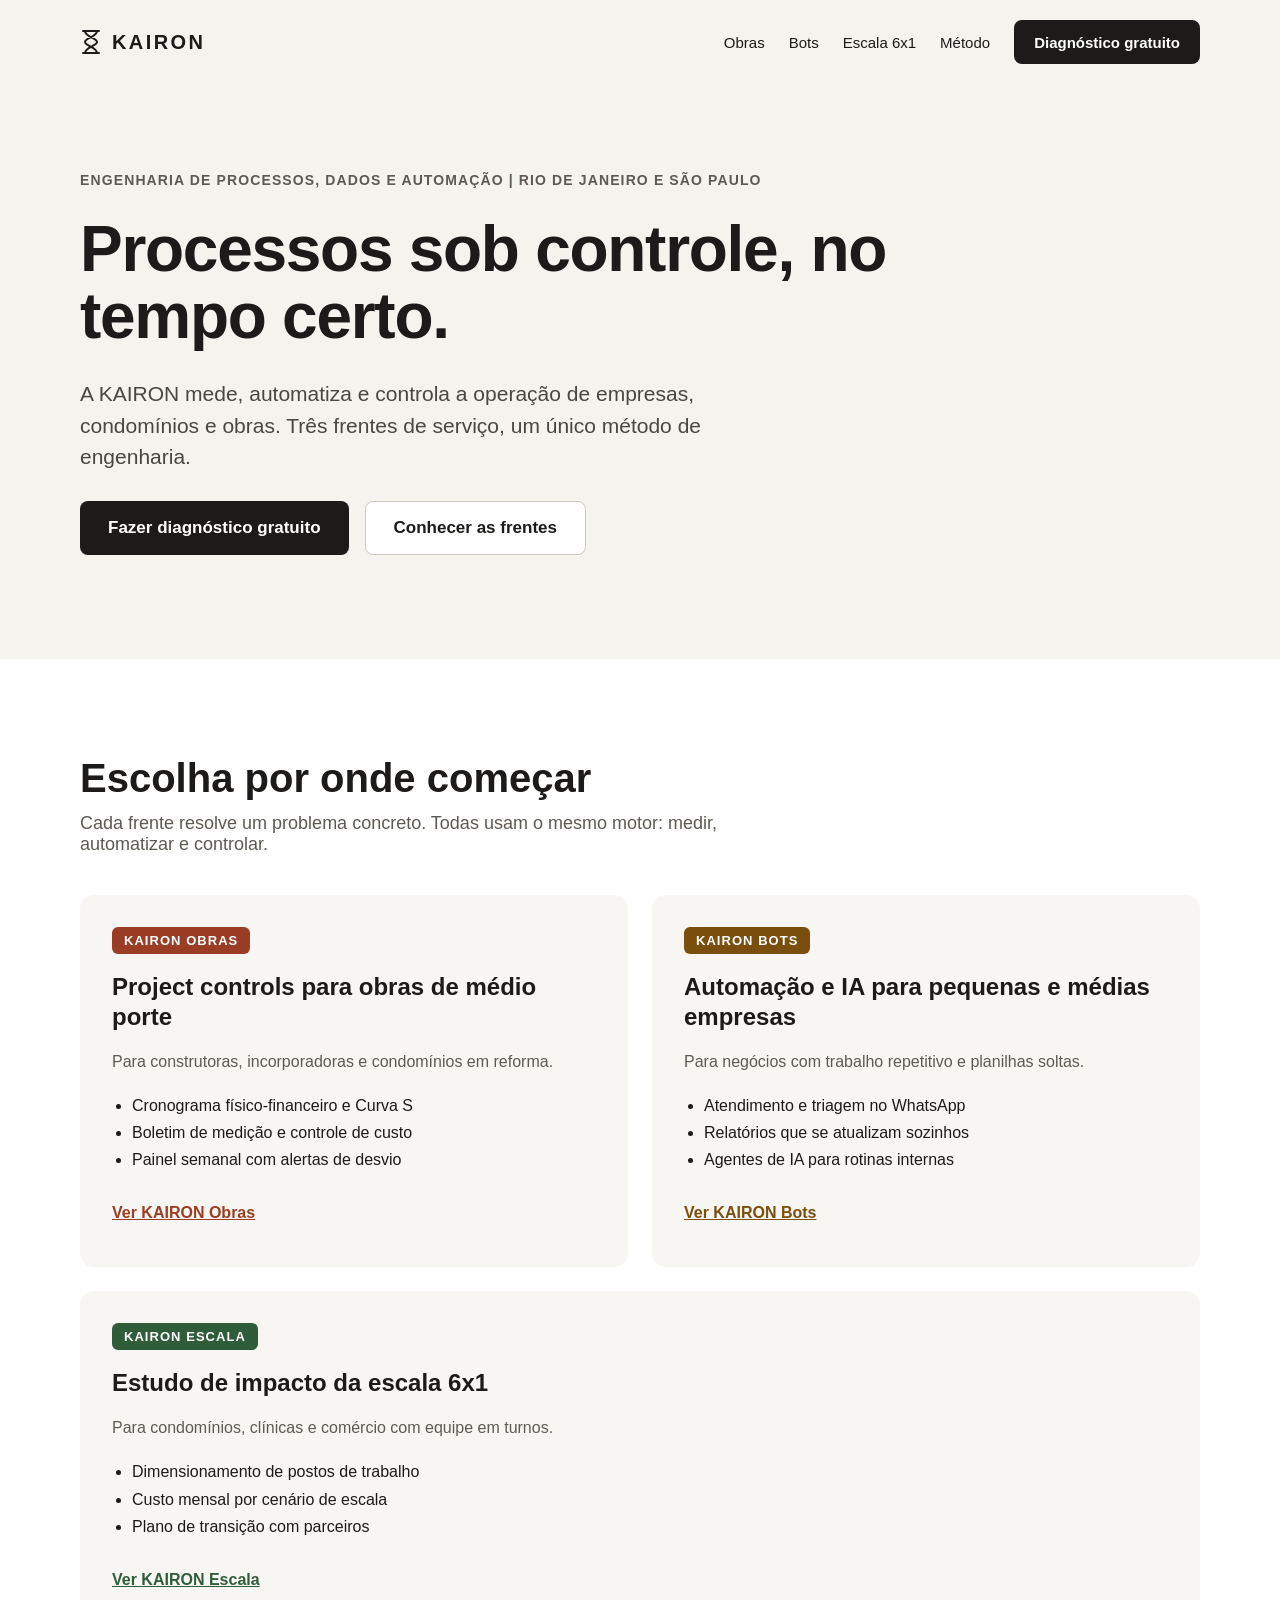
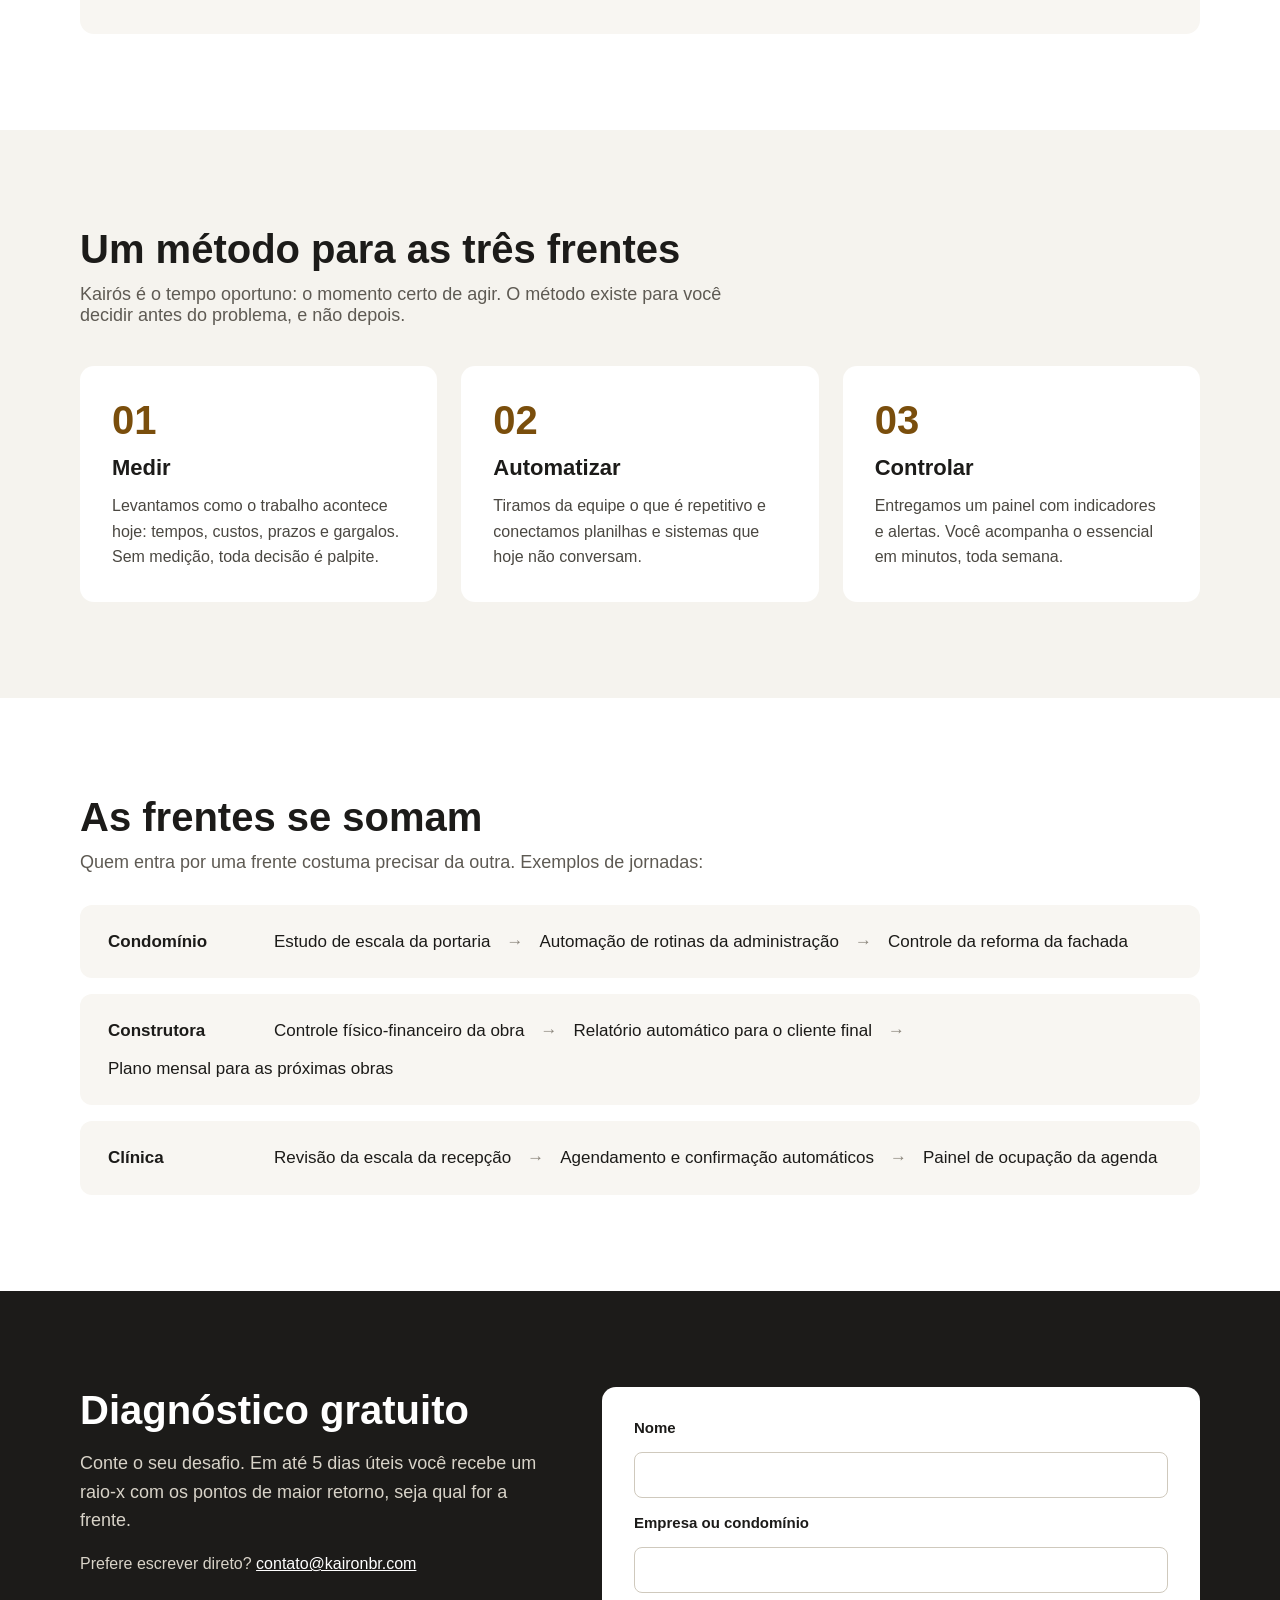
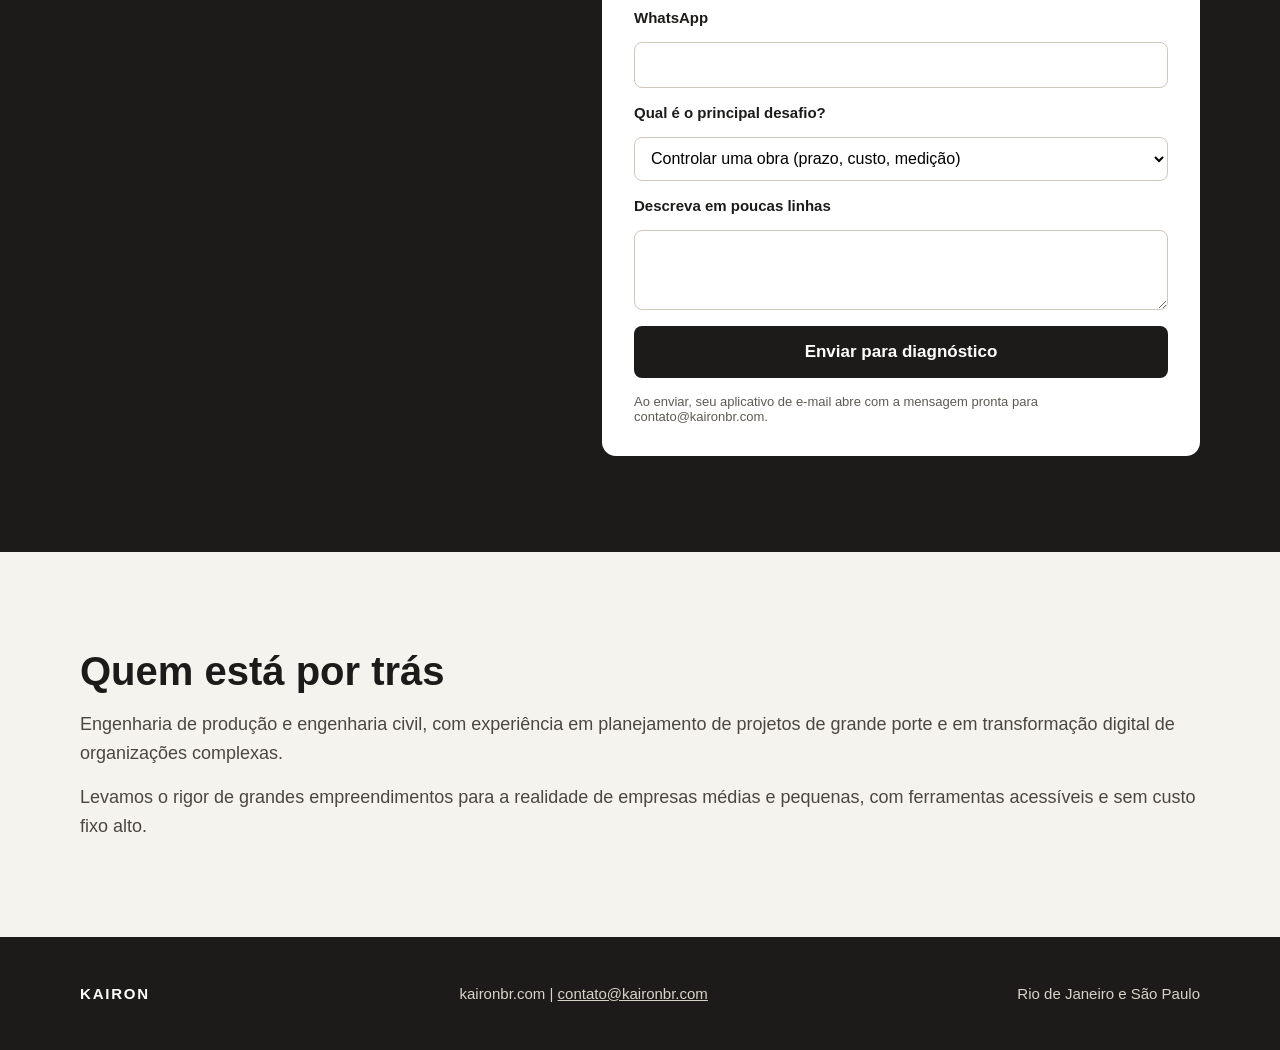
==== index.html @ 7e386ee3 "Create initial index.html for KAIRON website Initial HTML structure for KAIRON website including hea" ====
<!doctype html>
<html lang="pt-BR">
<head>
<meta charset="utf-8">
<meta http-equiv="Content-Security-Policy" content="default-src 'none'; style-src 'unsafe-inline' https://fonts.googleapis.com; font-src https://fonts.gstatic.com; img-src 'self' data:; script-src 'sha256-cZGF45HKuSlcggwH7pNB7+nk9ajfGoz/izY+N9eb/mg='; connect-src 'none'; form-action 'none'; base-uri 'none'; object-src 'none'; upgrade-insecure-requests">
<meta name="referrer" content="strict-origin-when-cross-origin">
<meta name="viewport" content="width=device-width, initial-scale=1">
<title>KAIRON | Processos sob controle</title>
<meta name="description" content="KAIRON: engenharia de processos, dados e automação. Controle de obras, automação com IA e estudo de escala de trabalho no Rio de Janeiro.">
<link rel="icon" href="data:image/svg+xml,%3Csvg xmlns=%22http://www.w3.org/2000/svg%22 viewBox=%220 0 22 26%22%3E%3Cpath d=%22M3 2h16M3 24h16M5 2c0 6 12 7 12 11s-12 5-12 11M17 2c0 6-12 7-12 11s12 5 12 11%22 fill=%22none%22 stroke=%22%231C1B19%22 stroke-width=%222%22 stroke-linecap=%22round%22/%3E%3C/svg%3E">
<link rel="preconnect" href="https://fonts.googleapis.com">
<link href="https://fonts.googleapis.com/css2?family=Inter:wght@400;500;600;700&amp;display=swap" rel="stylesheet">
<style>
body{margin:0;font-family:Aptos,Inter,Arial,sans-serif;color:#1C1B19;background:#F5F3EE}
a{color:#1C1B19}a:hover{color:#5E5A53}
</style>
</head>
<body>
<div style="width: 100%; background: #F5F3EE; font-family: Aptos, Inter, Arial, sans-serif; color: #1C1B19">

<header style="background: #F5F3EE">
<div style="max-width: 1120px; margin: 0 auto; padding: 20px 24px; display: flex; flex-wrap: wrap; align-items: center; justify-content: space-between; gap: 16px">
<a href="index.html" style="display: flex; align-items: center; gap: 10px; text-decoration: none; color: #1C1B19; font-weight: 700; font-size: 20px; letter-spacing: 0.12em"><svg aria-hidden="true" width="22" height="26" viewBox="0 0 22 26" fill="none" stroke="currentColor" stroke-width="2" stroke-linecap="round" stroke-linejoin="round"><path d="M3 2h16M3 24h16M5 2c0 6 12 7 12 11s-12 5-12 11M17 2c0 6-12 7-12 11s12 5 12 11"></path></svg>KAIRON</a>
<nav aria-label="Principal" style="display: flex; flex-wrap: wrap; align-items: center; gap: 8px 24px; font-size: 15px">
<a href="obras.html" style="color: #1C1B19; text-decoration: none; padding: 12px 0">Obras</a>
<a href="bots.html" style="color: #1C1B19; text-decoration: none; padding: 12px 0">Bots</a>
<a href="escala.html" style="color: #1C1B19; text-decoration: none; padding: 12px 0">Escala 6x1</a>
<a href="#metodo" style="color: #1C1B19; text-decoration: none; padding: 12px 0">Método</a>
<a href="#diagnostico" style="display: inline-flex; align-items: center; min-height: 44px; padding: 0 20px; background: #1C1B19; color: #FFFFFF; text-decoration: none; border-radius: 8px; font-weight: 600">Diagnóstico gratuito</a>
</nav>
</div>
</header>

<section style="background: #F5F3EE">
<div style="max-width: 1120px; margin: 0 auto; padding: 88px 24px 104px; display: flex; flex-direction: column; gap: 28px">
<p style="margin: 0; font-size: 14px; font-weight: 600; letter-spacing: 0.08em; text-transform: uppercase; color: #5E5A53">Engenharia de processos, dados e automação | Rio de Janeiro e São Paulo</p>
<h1 style="margin: 0; font-size: 64px; line-height: 1.05; font-weight: 700; letter-spacing: -0.02em; max-width: 860px">Processos sob controle, no tempo certo.</h1>
<p style="margin: 0; font-size: 21px; line-height: 1.5; color: #4A4741; max-width: 720px">A KAIRON mede, automatiza e controla a operação de empresas, condomínios e obras. Três frentes de serviço, um único método de engenharia.</p>
<div style="display: flex; flex-wrap: wrap; gap: 16px">
<a href="#diagnostico" style="display: inline-flex; align-items: center; min-height: 52px; padding: 0 28px; background: #1C1B19; color: #FFFFFF; text-decoration: none; border-radius: 8px; font-weight: 600; font-size: 17px">Fazer diagnóstico gratuito</a>
<a href="#frentes" style="display: inline-flex; align-items: center; min-height: 52px; padding: 0 28px; background: #FFFFFF; color: #1C1B19; text-decoration: none; border-radius: 8px; font-weight: 600; font-size: 17px; border: 1px solid #CFC9BD">Conhecer as frentes</a>
</div>
</div>
</section>

<section id="frentes" style="background: #FFFFFF">
<div style="max-width: 1120px; margin: 0 auto; padding: 96px 24px; display: flex; flex-direction: column; gap: 40px">
<div style="display: flex; flex-direction: column; gap: 12px">
<h2 style="margin: 0; font-size: 40px; line-height: 1.15; font-weight: 700">Escolha por onde começar</h2>
<p style="margin: 0; font-size: 18px; color: #5E5A53; max-width: 680px">Cada frente resolve um problema concreto. Todas usam o mesmo motor: medir, automatizar e controlar.</p>
</div>
<div style="display: flex; flex-wrap: wrap; gap: 24px">

<div style="flex: 1 1 300px; display: flex; flex-direction: column; gap: 18px; background: #F8F6F2; border-radius: 14px; padding: 32px">
<span style="align-self: flex-start; font-size: 13px; font-weight: 700; letter-spacing: 0.08em; text-transform: uppercase; color: #FFFFFF; background: #9A3D24; padding: 6px 12px; border-radius: 6px">KAIRON Obras</span>
<h3 style="margin: 0; font-size: 24px; line-height: 1.25">Project controls para obras de médio porte</h3>
<p style="margin: 0; font-size: 16px; line-height: 1.5; color: #5E5A53">Para construtoras, incorporadoras e condomínios em reforma.</p>
<ul style="margin: 0; padding-left: 20px; font-size: 16px; line-height: 1.7">
<li>Cronograma físico-financeiro e Curva S</li>
<li>Boletim de medição e controle de custo</li>
<li>Painel semanal com alertas de desvio</li>
</ul>
<a href="obras.html" style="margin-top: auto; display: inline-flex; align-items: center; min-height: 44px; font-weight: 600; color: #9A3D24; text-decoration: underline">Ver KAIRON Obras</a>
</div>

<div style="flex: 1 1 300px; display: flex; flex-direction: column; gap: 18px; background: #F8F6F2; border-radius: 14px; padding: 32px">
<span style="align-self: flex-start; font-size: 13px; font-weight: 700; letter-spacing: 0.08em; text-transform: uppercase; color: #FFFFFF; background: #7A4E0C; padding: 6px 12px; border-radius: 6px">KAIRON Bots</span>
<h3 style="margin: 0; font-size: 24px; line-height: 1.25">Automação e IA para pequenas e médias empresas</h3>
<p style="margin: 0; font-size: 16px; line-height: 1.5; color: #5E5A53">Para negócios com trabalho repetitivo e planilhas soltas.</p>
<ul style="margin: 0; padding-left: 20px; font-size: 16px; line-height: 1.7">
<li>Atendimento e triagem no WhatsApp</li>
<li>Relatórios que se atualizam sozinhos</li>
<li>Agentes de IA para rotinas internas</li>
</ul>
<a href="bots.html" style="margin-top: auto; display: inline-flex; align-items: center; min-height: 44px; font-weight: 600; color: #7A4E0C; text-decoration: underline">Ver KAIRON Bots</a>
</div>

<div style="flex: 1 1 300px; display: flex; flex-direction: column; gap: 18px; background: #F8F6F2; border-radius: 14px; padding: 32px">
<span style="align-self: flex-start; font-size: 13px; font-weight: 700; letter-spacing: 0.08em; text-transform: uppercase; color: #FFFFFF; background: #2F5D3A; padding: 6px 12px; border-radius: 6px">KAIRON Escala</span>
<h3 style="margin: 0; font-size: 24px; line-height: 1.25">Estudo de impacto da escala 6x1</h3>
<p style="margin: 0; font-size: 16px; line-height: 1.5; color: #5E5A53">Para condomínios, clínicas e comércio com equipe em turnos.</p>
<ul style="margin: 0; padding-left: 20px; font-size: 16px; line-height: 1.7">
<li>Dimensionamento de postos de trabalho</li>
<li>Custo mensal por cenário de escala</li>
<li>Plano de transição com parceiros</li>
</ul>
<a href="escala.html" style="margin-top: auto; display: inline-flex; align-items: center; min-height: 44px; font-weight: 600; color: #2F5D3A; text-decoration: underline">Ver KAIRON Escala</a>
</div>

</div>
</div>
</section>

<section id="metodo" style="background: #F5F3EE">
<div style="max-width: 1120px; margin: 0 auto; padding: 96px 24px; display: flex; flex-direction: column; gap: 40px">
<div style="display: flex; flex-direction: column; gap: 12px">
<h2 style="margin: 0; font-size: 40px; line-height: 1.15; font-weight: 700">Um método para as três frentes</h2>
<p style="margin: 0; font-size: 18px; color: #5E5A53; max-width: 680px">Kairós é o tempo oportuno: o momento certo de agir. O método existe para você decidir antes do problema, e não depois.</p>
</div>
<div style="display: flex; flex-wrap: wrap; gap: 24px">
<div style="flex: 1 1 280px; display: flex; flex-direction: column; gap: 12px; background: #FFFFFF; border-radius: 14px; padding: 32px">
<span style="font-size: 40px; font-weight: 700; color: #7A4E0C">01</span>
<h3 style="margin: 0; font-size: 22px">Medir</h3>
<p style="margin: 0; font-size: 16px; line-height: 1.6; color: #4A4741">Levantamos como o trabalho acontece hoje: tempos, custos, prazos e gargalos. Sem medição, toda decisão é palpite.</p>
</div>
<div style="flex: 1 1 280px; display: flex; flex-direction: column; gap: 12px; background: #FFFFFF; border-radius: 14px; padding: 32px">
<span style="font-size: 40px; font-weight: 700; color: #7A4E0C">02</span>
<h3 style="margin: 0; font-size: 22px">Automatizar</h3>
<p style="margin: 0; font-size: 16px; line-height: 1.6; color: #4A4741">Tiramos da equipe o que é repetitivo e conectamos planilhas e sistemas que hoje não conversam.</p>
</div>
<div style="flex: 1 1 280px; display: flex; flex-direction: column; gap: 12px; background: #FFFFFF; border-radius: 14px; padding: 32px">
<span style="font-size: 40px; font-weight: 700; color: #7A4E0C">03</span>
<h3 style="margin: 0; font-size: 22px">Controlar</h3>
<p style="margin: 0; font-size: 16px; line-height: 1.6; color: #4A4741">Entregamos um painel com indicadores e alertas. Você acompanha o essencial em minutos, toda semana.</p>
</div>
</div>
</div>
</section>

<section style="background: #FFFFFF">
<div style="max-width: 1120px; margin: 0 auto; padding: 96px 24px; display: flex; flex-direction: column; gap: 32px">
<div style="display: flex; flex-direction: column; gap: 12px">
<h2 style="margin: 0; font-size: 40px; line-height: 1.15; font-weight: 700">As frentes se somam</h2>
<p style="margin: 0; font-size: 18px; color: #5E5A53; max-width: 680px">Quem entra por uma frente costuma precisar da outra. Exemplos de jornadas:</p>
</div>
<div style="display: flex; flex-direction: column; gap: 16px">
<div style="display: flex; flex-wrap: wrap; align-items: center; gap: 12px 16px; background: #F8F6F2; border-radius: 12px; padding: 24px 28px; font-size: 17px; line-height: 1.5">
<b style="min-width: 150px">Condomínio</b><span>Estudo de escala da portaria</span><span aria-hidden="true" style="color: #8A857B">→</span><span>Automação de rotinas da administração</span><span aria-hidden="true" style="color: #8A857B">→</span><span>Controle da reforma da fachada</span>
</div>
<div style="display: flex; flex-wrap: wrap; align-items: center; gap: 12px 16px; background: #F8F6F2; border-radius: 12px; padding: 24px 28px; font-size: 17px; line-height: 1.5">
<b style="min-width: 150px">Construtora</b><span>Controle físico-financeiro da obra</span><span aria-hidden="true" style="color: #8A857B">→</span><span>Relatório automático para o cliente final</span><span aria-hidden="true" style="color: #8A857B">→</span><span>Plano mensal para as próximas obras</span>
</div>
<div style="display: flex; flex-wrap: wrap; align-items: center; gap: 12px 16px; background: #F8F6F2; border-radius: 12px; padding: 24px 28px; font-size: 17px; line-height: 1.5">
<b style="min-width: 150px">Clínica</b><span>Revisão da escala da recepção</span><span aria-hidden="true" style="color: #8A857B">→</span><span>Agendamento e confirmação automáticos</span><span aria-hidden="true" style="color: #8A857B">→</span><span>Painel de ocupação da agenda</span>
</div>
</div>
</div>
</section>

<section id="diagnostico" style="background: #1C1B19; color: #F5F3EE">
<div style="max-width: 1120px; margin: 0 auto; padding: 96px 24px; display: flex; flex-wrap: wrap; gap: 48px">
<div style="flex: 1 1 360px; display: flex; flex-direction: column; gap: 16px">
<h2 style="margin: 0; font-size: 40px; line-height: 1.15; font-weight: 700; color: #FFFFFF">Diagnóstico gratuito</h2>
<p style="margin: 0; font-size: 18px; line-height: 1.6; color: #D8D3C8">Conte o seu desafio. Em até 5 dias úteis você recebe um raio-x com os pontos de maior retorno, seja qual for a frente.</p>
<p style="margin: 0; font-size: 16px; line-height: 1.6; color: #D8D3C8">Prefere escrever direto? <a href="mailto:contato@kaironbr.com" style="color: #FFFFFF">contato@kaironbr.com</a></p>
</div>
<form style="flex: 1 1 420px; display: flex; flex-direction: column; gap: 16px; background: #FFFFFF; color: #1C1B19; border-radius: 14px; padding: 32px">
<label for="nome" style="font-size: 15px; font-weight: 600">Nome</label>
<input id="nome" type="text" style="min-height: 44px; padding: 0 12px; border: 1px solid #CFC9BD; border-radius: 8px; font-size: 16px">
<label for="empresa" style="font-size: 15px; font-weight: 600">Empresa ou condomínio</label>
<input id="empresa" type="text" style="min-height: 44px; padding: 0 12px; border: 1px solid #CFC9BD; border-radius: 8px; font-size: 16px">
<label for="whats" style="font-size: 15px; font-weight: 600">WhatsApp</label>
<input id="whats" type="tel" style="min-height: 44px; padding: 0 12px; border: 1px solid #CFC9BD; border-radius: 8px; font-size: 16px">
<label for="desafio" style="font-size: 15px; font-weight: 600">Qual é o principal desafio?</label>
<select id="desafio" style="min-height: 44px; padding: 0 12px; border: 1px solid #CFC9BD; border-radius: 8px; font-size: 16px; background: #FFFFFF">
<option>Controlar uma obra (prazo, custo, medição)</option>
<option>Automatizar rotinas e relatórios</option>
<option>Rever a escala de trabalho da equipe</option>
<option>Ainda não sei, quero conversar</option>
</select>
<label for="detalhe" style="font-size: 15px; font-weight: 600">Descreva em poucas linhas</label>
<textarea id="detalhe" rows="3" style="padding: 12px; border: 1px solid #CFC9BD; border-radius: 8px; font-size: 16px; font-family: inherit"></textarea>
<button type="button" id="enviar" style="min-height: 52px; background: #1C1B19; color: #FFFFFF; border: none; border-radius: 8px; font-size: 17px; font-weight: 600; cursor: pointer">Enviar para diagnóstico</button>
<p style="margin: 0; font-size: 13px; color: #5E5A53">Ao enviar, seu aplicativo de e-mail abre com a mensagem pronta para contato@kaironbr.com.</p>
</form>
</div>
</section>

<section style="background: #F5F3EE">
<div style="max-width: 1120px; margin: 0 auto; padding: 96px 24px; display: flex; flex-wrap: wrap; gap: 48px; align-items: center">
<div style="flex: 1 1 420px; display: flex; flex-direction: column; gap: 16px">
<h2 style="margin: 0; font-size: 40px; line-height: 1.15; font-weight: 700">Quem está por trás</h2>
<p style="margin: 0; font-size: 18px; line-height: 1.6; color: #4A4741">Engenharia de produção e engenharia civil, com experiência em planejamento de projetos de grande porte e em transformação digital de organizações complexas.</p>
<p style="margin: 0; font-size: 18px; line-height: 1.6; color: #4A4741">Levamos o rigor de grandes empreendimentos para a realidade de empresas médias e pequenas, com ferramentas acessíveis e sem custo fixo alto.</p>
</div>
</div>
</section>

<footer style="background: #1C1B19; color: #D8D3C8">
<div style="max-width: 1120px; margin: 0 auto; padding: 48px 24px; display: flex; flex-wrap: wrap; justify-content: space-between; gap: 24px; font-size: 15px">
<span style="font-weight: 700; letter-spacing: 0.12em; color: #FFFFFF">KAIRON</span>
<span>kaironbr.com | <a href="mailto:contato@kaironbr.com" style="color: #D8D3C8">contato@kaironbr.com</a></span>
<span>Rio de Janeiro e São Paulo</span>
</div>
</footer>

</div>
<script>
document.addEventListener('DOMContentLoaded',function(){var b=document.getElementById('enviar');if(!b)return;b.addEventListener('click',function(){
var v=function(i){var e=document.getElementById(i);return e?e.value:''};
var body='Nome: '+v('nome')+'\nEmpresa ou condomínio: '+v('empresa')+'\nWhatsApp: '+v('whats')+'\nDesafio: '+v('desafio')+'\n\n'+v('detalhe');
location.href='mailto:contato@kaironbr.com?subject='+encodeURIComponent('Diagnóstico gratuito | '+v('empresa'))+'&body='+encodeURIComponent(body);});});
</script>
</body>
</html>
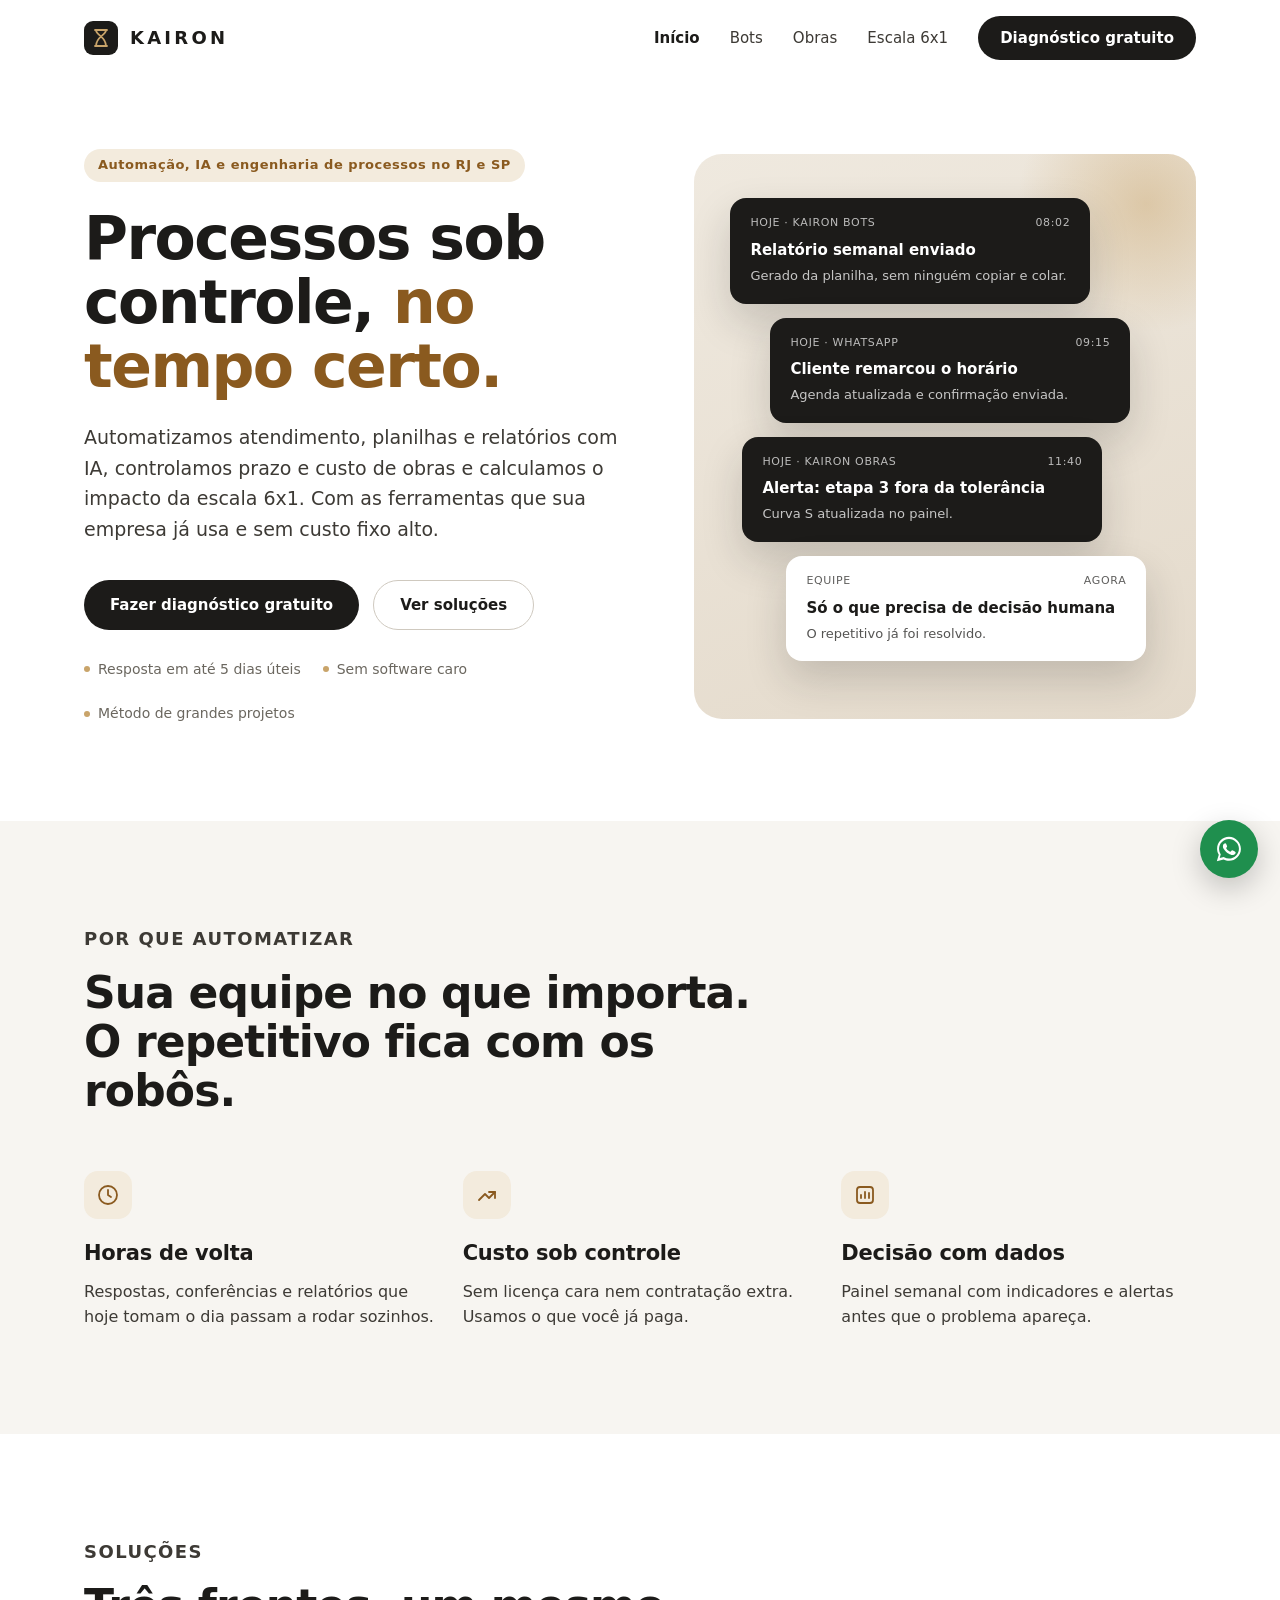
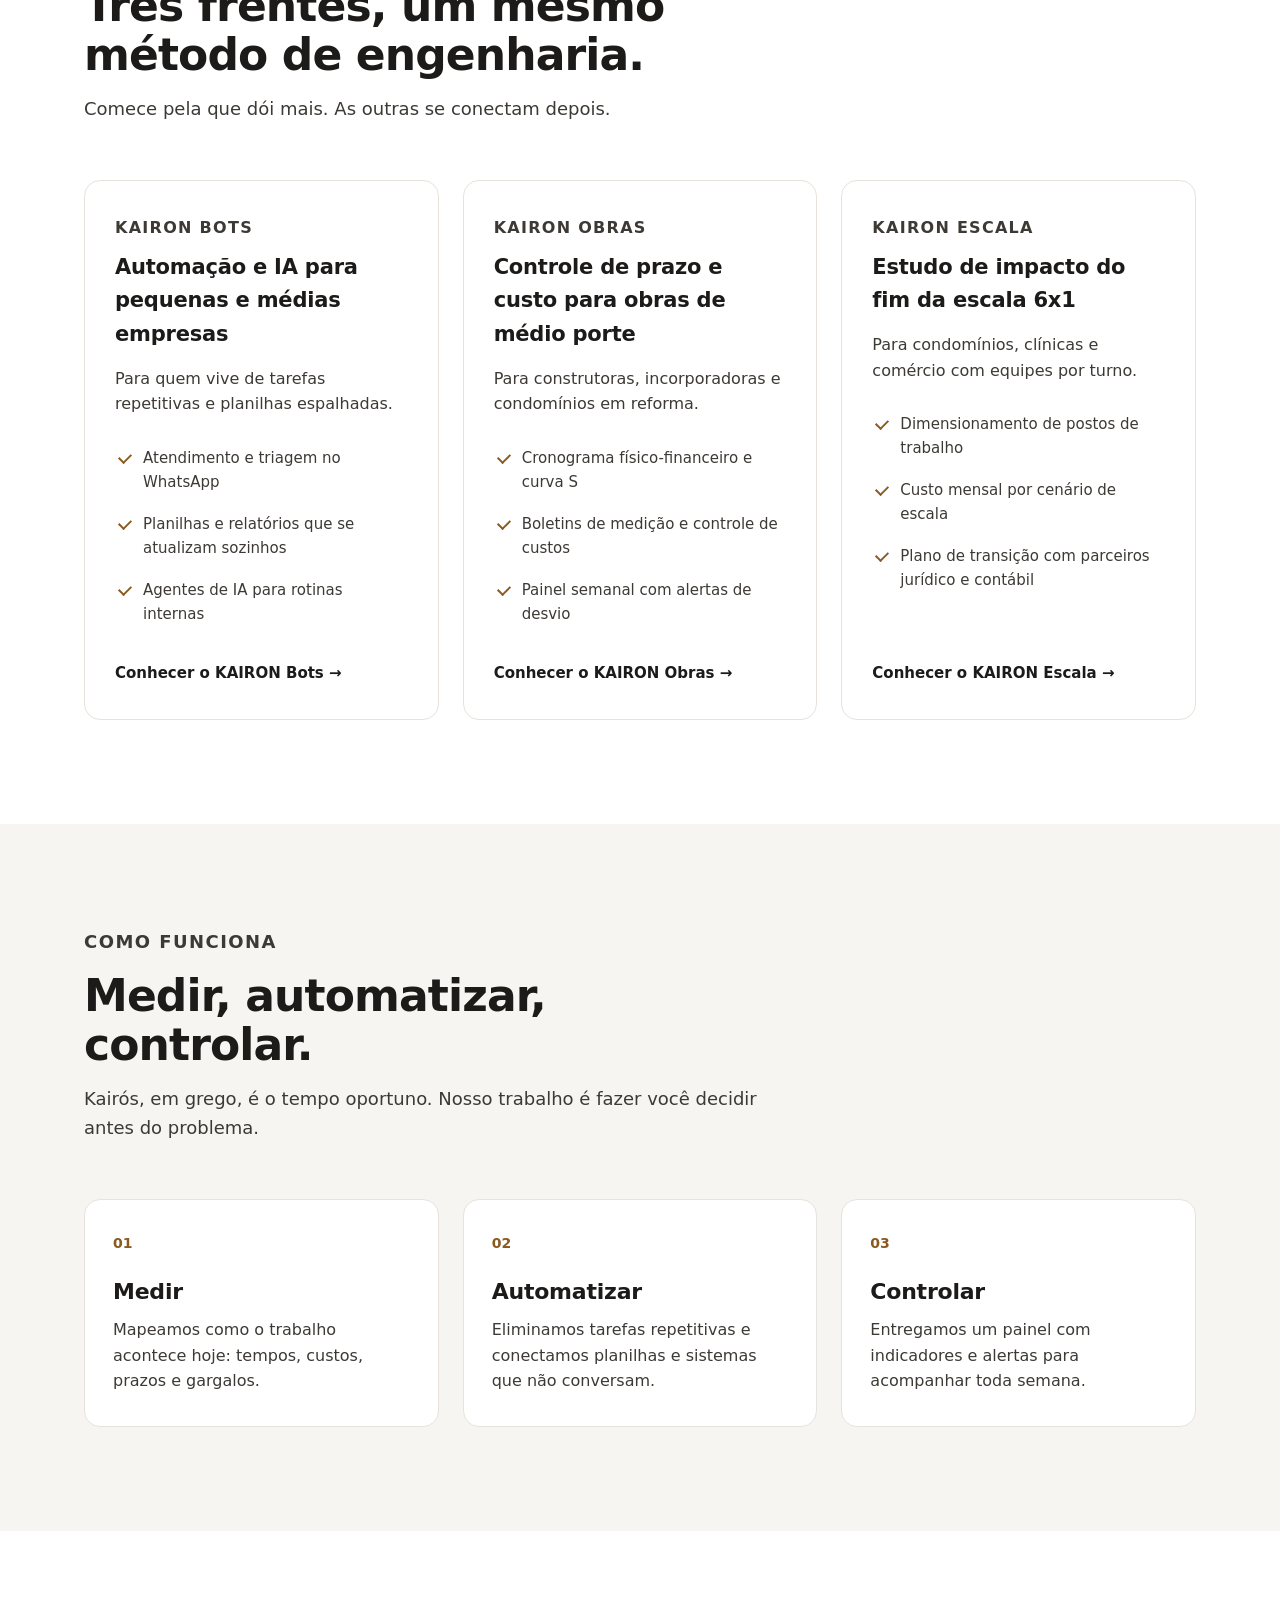
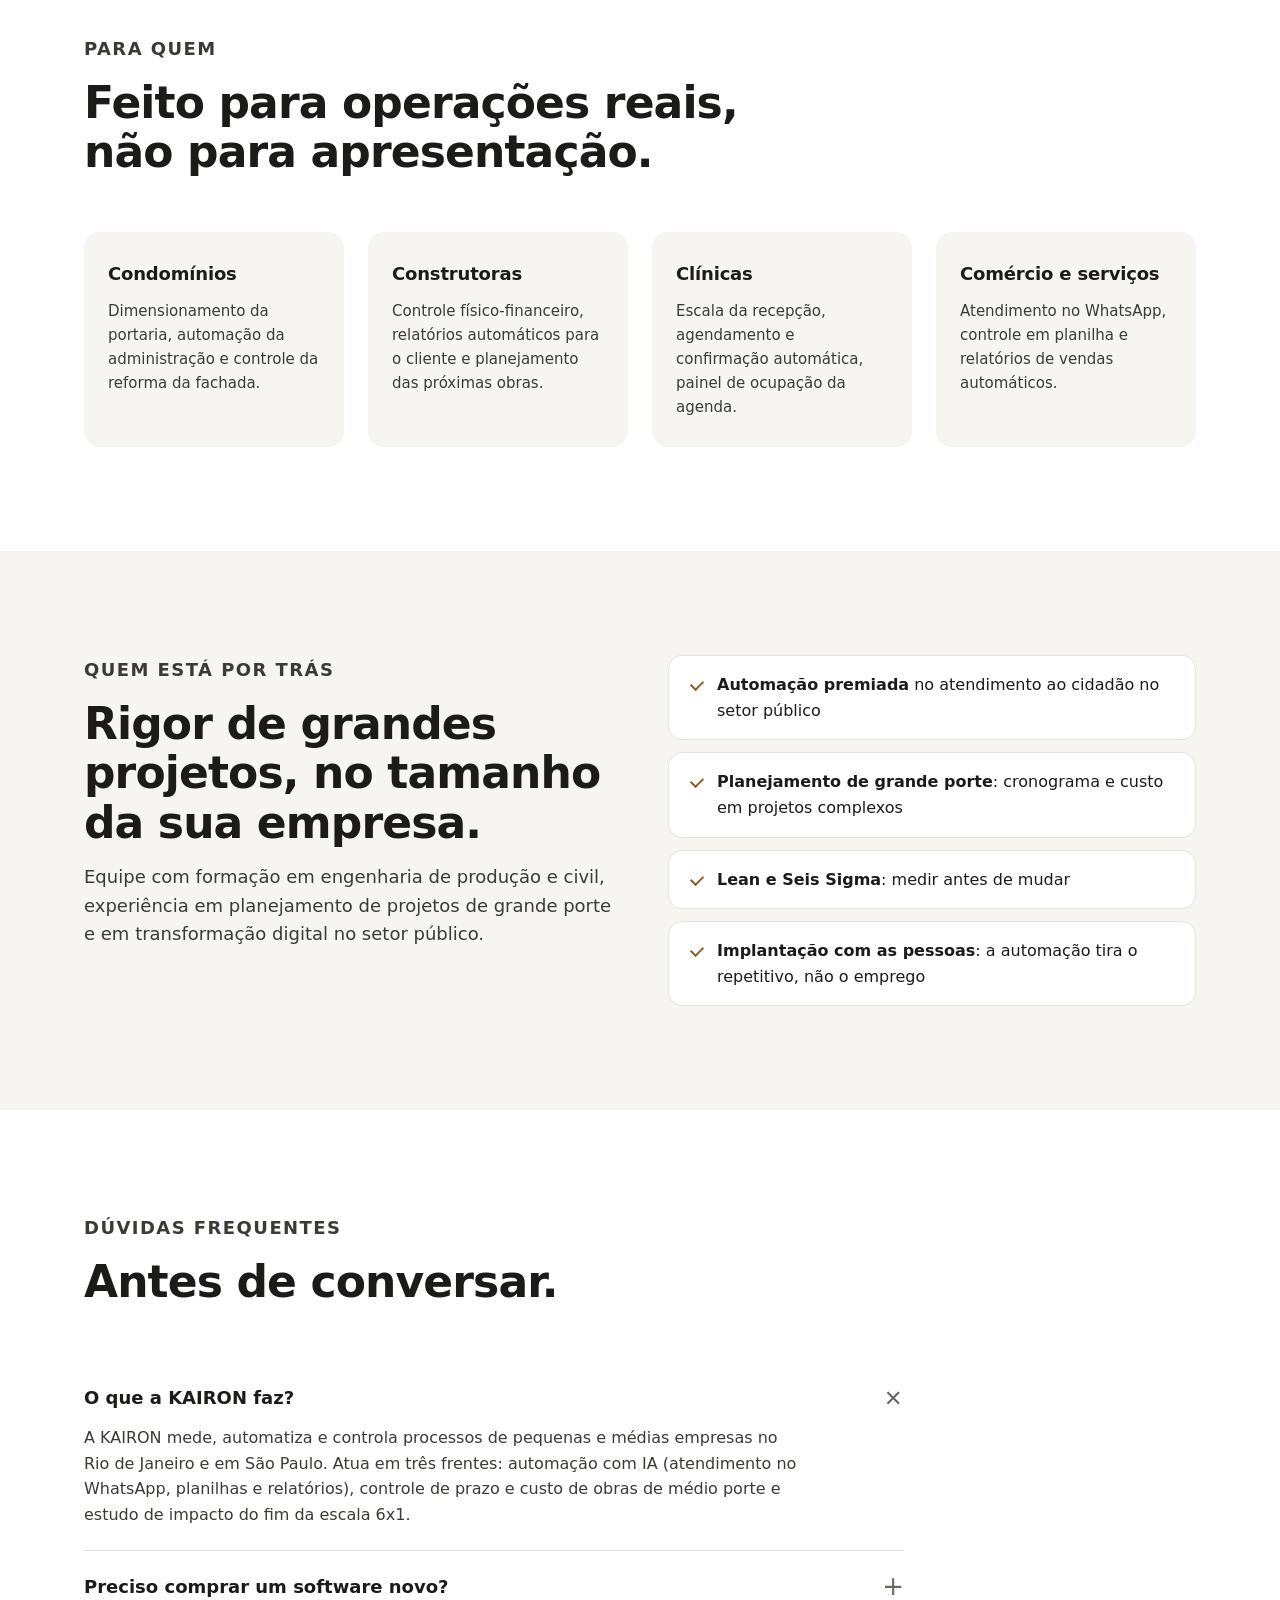
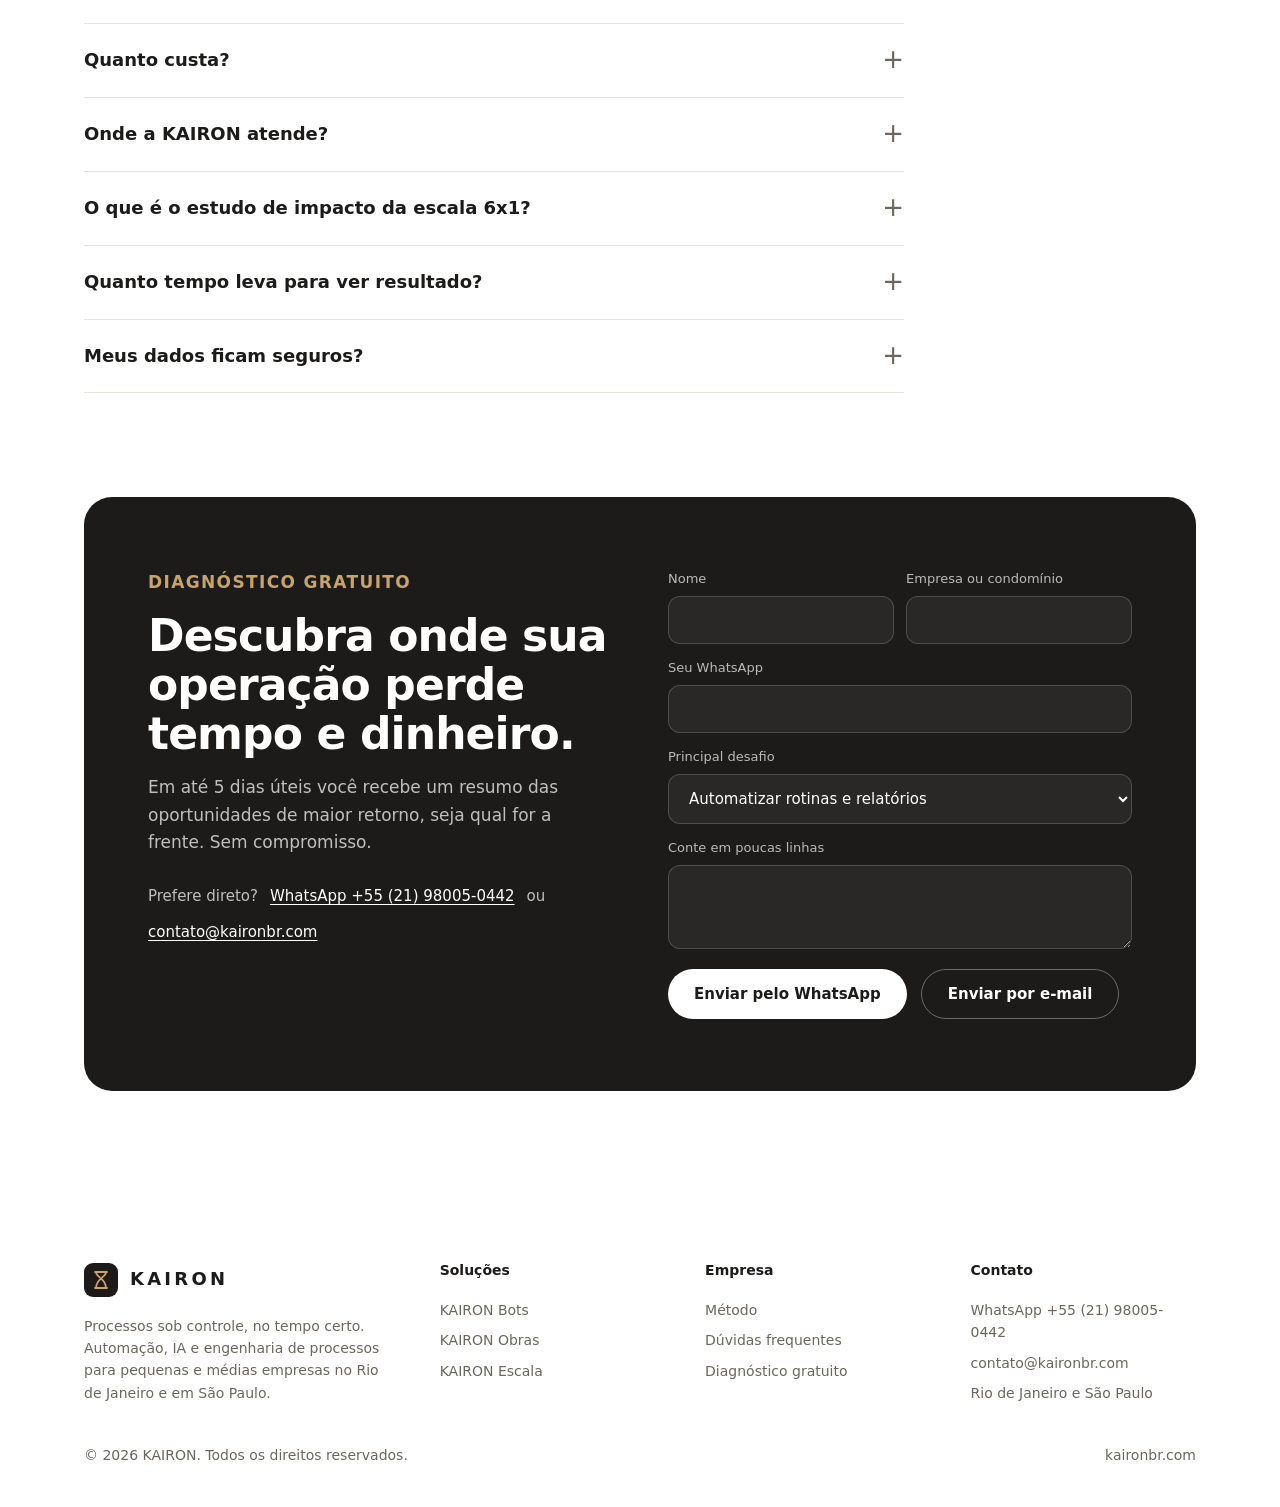
==== commit 9008d1f6: "Novo site KAIRON: visual clean, 4 páginas, WhatsApp, SEO e GEO - Home, Bots, Obras e Escala refeitas" ====
--- a/index.html
+++ b/index.html
@@ -1,195 +1,328 @@
-<!doctype html>
+<!DOCTYPE html>
 <html lang="pt-BR">
 <head>
 <meta charset="utf-8">
-<meta http-equiv="Content-Security-Policy" content="default-src 'none'; style-src 'unsafe-inline' https://fonts.googleapis.com; font-src https://fonts.gstatic.com; img-src 'self' data:; script-src 'sha256-cZGF45HKuSlcggwH7pNB7+nk9ajfGoz/izY+N9eb/mg='; connect-src 'none'; form-action 'none'; base-uri 'none'; object-src 'none'; upgrade-insecure-requests">
+<meta http-equiv="Content-Security-Policy" content="default-src 'none'; style-src 'self' 'unsafe-inline' https://fonts.googleapis.com; font-src https://fonts.gstatic.com; img-src 'self' data:; script-src 'self'; connect-src 'none'; form-action 'none'; base-uri 'none'; object-src 'none'; upgrade-insecure-requests">
 <meta name="referrer" content="strict-origin-when-cross-origin">
 <meta name="viewport" content="width=device-width, initial-scale=1">
-<title>KAIRON | Processos sob controle</title>
-<meta name="description" content="KAIRON: engenharia de processos, dados e automação. Controle de obras, automação com IA e estudo de escala de trabalho no Rio de Janeiro.">
-<link rel="icon" href="data:image/svg+xml,%3Csvg xmlns=%22http://www.w3.org/2000/svg%22 viewBox=%220 0 22 26%22%3E%3Cpath d=%22M3 2h16M3 24h16M5 2c0 6 12 7 12 11s-12 5-12 11M17 2c0 6-12 7-12 11s12 5 12 11%22 fill=%22none%22 stroke=%22%231C1B19%22 stroke-width=%222%22 stroke-linecap=%22round%22/%3E%3C/svg%3E">
+<title>KAIRON | Automação de processos, IA e controle de obras no RJ e SP</title>
+<meta name="description" content="A KAIRON automatiza atendimento, planilhas e relatórios com IA, controla prazo e custo de obras e calcula o impacto da escala 6x1. Rio de Janeiro e São Paulo. Diagnóstico gratuito.">
+<link rel="canonical" href="https://kaironbr.com/">
+<meta name="robots" content="index, follow, max-snippet:-1, max-image-preview:large">
+<meta property="og:type" content="website">
+<meta property="og:locale" content="pt_BR">
+<meta property="og:site_name" content="KAIRON">
+<meta property="og:title" content="KAIRON | Automação de processos, IA e controle de obras no RJ e SP">
+<meta property="og:description" content="A KAIRON automatiza atendimento, planilhas e relatórios com IA, controla prazo e custo de obras e calcula o impacto da escala 6x1. Rio de Janeiro e São Paulo. Diagnóstico gratuito.">
+<meta property="og:url" content="https://kaironbr.com/">
+<meta name="theme-color" content="#1C1B19">
+<link rel="icon" href="/assets/favicon.svg" type="image/svg+xml">
 <link rel="preconnect" href="https://fonts.googleapis.com">
-<link href="https://fonts.googleapis.com/css2?family=Inter:wght@400;500;600;700&amp;display=swap" rel="stylesheet">
-<style>
-body{margin:0;font-family:Aptos,Inter,Arial,sans-serif;color:#1C1B19;background:#F5F3EE}
-a{color:#1C1B19}a:hover{color:#5E5A53}
-</style>
+<link rel="preconnect" href="https://fonts.gstatic.com" crossorigin>
+<link rel="stylesheet" href="https://fonts.googleapis.com/css2?family=Inter:wght@400;500;600;700&display=swap">
+<link rel="stylesheet" href="/assets/site.css">
+<script type="application/ld+json">
+{
+ "@context": "https://schema.org",
+ "@graph": [
+  {
+   "@type": "Organization",
+   "@id": "https://kaironbr.com/#org",
+   "name": "KAIRON",
+   "alternateName": [
+    "KAIRON Bots",
+    "KAIRON Obras",
+    "KAIRON Escala",
+    "Kairon Automação"
+   ],
+   "url": "https://kaironbr.com/",
+   "email": "contato@kaironbr.com",
+   "telephone": "+5521980050442",
+   "slogan": "Processos sob controle, no tempo certo.",
+   "description": "Empresa de engenharia de processos, automação com inteligência artificial e controle de obras para pequenas e médias empresas, condomínios, construtoras e clínicas no Rio de Janeiro e em São Paulo.",
+   "knowsAbout": [
+    "automação de processos",
+    "inteligência artificial para pequenas empresas",
+    "chatbot de WhatsApp",
+    "automação de planilhas e relatórios",
+    "Power Automate",
+    "Power BI",
+    "Python",
+    "RPA",
+    "project controls",
+    "cronograma físico-financeiro",
+    "curva S",
+    "medição de obras",
+    "escala 6x1",
+    "dimensionamento de equipes",
+    "Lean",
+    "Seis Sigma"
+   ],
+   "areaServed": [
+    {
+     "@type": "City",
+     "name": "Rio de Janeiro"
+    },
+    {
+     "@type": "City",
+     "name": "São Paulo"
+    },
+    {
+     "@type": "Country",
+     "name": "Brasil"
+    }
+   ],
+   "contactPoint": {
+    "@type": "ContactPoint",
+    "contactType": "sales",
+    "telephone": "+5521980050442",
+    "email": "contato@kaironbr.com",
+    "availableLanguage": "pt-BR"
+   }
+  },
+  {
+   "@type": "WebPage",
+   "@id": "https://kaironbr.com/#page",
+   "url": "https://kaironbr.com/",
+   "name": "KAIRON | Automação de processos, IA e controle de obras no RJ e SP",
+   "description": "A KAIRON automatiza atendimento, planilhas e relatórios com IA, controla prazo e custo de obras e calcula o impacto da escala 6x1. Rio de Janeiro e São Paulo. Diagnóstico gratuito.",
+   "inLanguage": "pt-BR",
+   "isPartOf": {
+    "@id": "https://kaironbr.com/#site"
+   },
+   "about": {
+    "@id": "https://kaironbr.com/#org"
+   },
+   "dateModified": "2026-11-23"
+  },
+  {
+   "@type": "WebSite",
+   "@id": "https://kaironbr.com/#site",
+   "url": "https://kaironbr.com/",
+   "name": "KAIRON",
+   "inLanguage": "pt-BR",
+   "publisher": {
+    "@id": "https://kaironbr.com/#org"
+   }
+  },
+  {
+   "@type": "BreadcrumbList",
+   "itemListElement": [
+    {
+     "@type": "ListItem",
+     "position": 1,
+     "name": "Início",
+     "item": "https://kaironbr.com/"
+    }
+   ]
+  },
+  {
+   "@type": "FAQPage",
+   "mainEntity": [
+    {
+     "@type": "Question",
+     "name": "O que a KAIRON faz?",
+     "acceptedAnswer": {
+      "@type": "Answer",
+      "text": "A KAIRON mede, automatiza e controla processos de pequenas e médias empresas no Rio de Janeiro e em São Paulo. Atua em três frentes: automação com IA (atendimento no WhatsApp, planilhas e relatórios), controle de prazo e custo de obras de médio porte e estudo de impacto do fim da escala 6x1."
+     }
+    },
+    {
+     "@type": "Question",
+     "name": "Preciso comprar um software novo?",
+     "acceptedAnswer": {
+      "@type": "Answer",
+      "text": "Não. A KAIRON trabalha com as ferramentas que a empresa já usa, como WhatsApp, Excel, Google Planilhas, Microsoft 365, Power BI e e-mail. O objetivo é automatizar sem custo fixo alto."
+     }
+    },
+    {
+     "@type": "Question",
+     "name": "Quanto custa?",
+     "acceptedAnswer": {
+      "@type": "Answer",
+      "text": "Depende do escopo. O primeiro passo é um diagnóstico gratuito. Depois a KAIRON envia uma proposta com preço fechado, prazo e o ganho estimado em horas ou em reais."
+     }
+    },
+    {
+     "@type": "Question",
+     "name": "Onde a KAIRON atende?",
+     "acceptedAnswer": {
+      "@type": "Answer",
+      "text": "Rio de Janeiro e São Paulo, presencial ou remoto. Projetos de automação podem ser feitos 100% online para empresas de todo o Brasil."
+     }
+    },
+    {
+     "@type": "Question",
+     "name": "O que é o estudo de impacto da escala 6x1?",
+     "acceptedAnswer": {
+      "@type": "Answer",
+      "text": "É uma análise que calcula quantas pessoas a operação precisa em cada cenário de escala (6x1, 5x2, 12x36), o custo mensal de cada cenário e um plano de transição. Atende condomínios, clínicas e comércio com equipes por turno."
+     }
+    },
+    {
+     "@type": "Question",
+     "name": "Quanto tempo leva para ver resultado?",
+     "acceptedAnswer": {
+      "@type": "Answer",
+      "text": "O diagnóstico gratuito é entregue em até 5 dias úteis. A primeira automação costuma rodar em protótipo em cerca de 5 dias após o início do projeto."
+     }
+    },
+    {
+     "@type": "Question",
+     "name": "Meus dados ficam seguros?",
+     "acceptedAnswer": {
+      "@type": "Answer",
+      "text": "Sim. As automações rodam nas contas da própria empresa, com acesso mínimo necessário e de acordo com a LGPD. Nenhum dado é vendido ou compartilhado."
+     }
+    }
+   ]
+  },
+  {
+   "@type": "ProfessionalService",
+   "@id": "https://kaironbr.com/#service",
+   "name": "KAIRON",
+   "url": "https://kaironbr.com/",
+   "email": "contato@kaironbr.com",
+   "telephone": "+5521980050442",
+   "priceRange": "$$",
+   "parentOrganization": {
+    "@id": "https://kaironbr.com/#org"
+   },
+   "address": {
+    "@type": "PostalAddress",
+    "addressLocality": "Rio de Janeiro",
+    "addressRegion": "RJ",
+    "addressCountry": "BR"
+   },
+   "areaServed": [
+    "Rio de Janeiro",
+    "São Paulo"
+   ],
+   "makesOffer": [
+    {
+     "@type": "Offer",
+     "itemOffered": {
+      "@type": "Service",
+      "name": "KAIRON Bots: automação e IA para PMEs",
+      "url": "https://kaironbr.com/bots"
+     }
+    },
+    {
+     "@type": "Offer",
+     "itemOffered": {
+      "@type": "Service",
+      "name": "KAIRON Obras: project controls para obras",
+      "url": "https://kaironbr.com/obras"
+     }
+    },
+    {
+     "@type": "Offer",
+     "itemOffered": {
+      "@type": "Service",
+      "name": "KAIRON Escala: estudo de impacto da escala 6x1",
+      "url": "https://kaironbr.com/escala"
+     }
+    },
+    {
+     "@type": "Offer",
+     "price": "0",
+     "priceCurrency": "BRL",
+     "itemOffered": {
+      "@type": "Service",
+      "name": "Diagnóstico gratuito"
+     }
+    }
+   ]
+  }
+ ]
+}
+</script>
 </head>
-<body>
-<div style="width: 100%; background: #F5F3EE; font-family: Aptos, Inter, Arial, sans-serif; color: #1C1B19">
+<body data-wa="5521980050442">
+<a class="skip" href="#conteudo">Pular para o conteúdo</a>
+<header id="top"><div class="wrap nav">
+  <a href="/" class="brand" aria-label="KAIRON, página inicial"><svg viewBox='0 0 34 34' aria-hidden='true'><rect width='34' height='34' rx='9' fill='#1C1B19'/><path d='M11 9h12M11 25h12M12 9c0 5.5 10 6.5 10 16M22 9c0 5.5-10 6.5-10 16' stroke='#C9A46A' stroke-width='1.8' fill='none' stroke-linecap='round'/></svg>KAIRON</a>
+  <nav class="menu" id="menu" aria-label="Principal"><a href='/' class=active aria-current=page>Início</a><a href='/bots'>Bots</a><a href='/obras'>Obras</a><a href='/escala'>Escala 6x1</a><a href="#diagnostico" class="btn btn-dark btn-sm">Diagnóstico gratuito</a></nav>
+  <button class="burger" id="burger" aria-label="Abrir menu" aria-expanded="false" aria-controls="menu">☰</button>
+</div></header>
+<main id="conteudo">
 
-<header style="background: #F5F3EE">
-<div style="max-width: 1120px; margin: 0 auto; padding: 20px 24px; display: flex; flex-wrap: wrap; align-items: center; justify-content: space-between; gap: 16px">
-<a href="index.html" style="display: flex; align-items: center; gap: 10px; text-decoration: none; color: #1C1B19; font-weight: 700; font-size: 20px; letter-spacing: 0.12em"><svg aria-hidden="true" width="22" height="26" viewBox="0 0 22 26" fill="none" stroke="currentColor" stroke-width="2" stroke-linecap="round" stroke-linejoin="round"><path d="M3 2h16M3 24h16M5 2c0 6 12 7 12 11s-12 5-12 11M17 2c0 6-12 7-12 11s12 5 12 11"></path></svg>KAIRON</a>
-<nav aria-label="Principal" style="display: flex; flex-wrap: wrap; align-items: center; gap: 8px 24px; font-size: 15px">
-<a href="obras.html" style="color: #1C1B19; text-decoration: none; padding: 12px 0">Obras</a>
-<a href="bots.html" style="color: #1C1B19; text-decoration: none; padding: 12px 0">Bots</a>
-<a href="escala.html" style="color: #1C1B19; text-decoration: none; padding: 12px 0">Escala 6x1</a>
-<a href="#metodo" style="color: #1C1B19; text-decoration: none; padding: 12px 0">Método</a>
-<a href="#diagnostico" style="display: inline-flex; align-items: center; min-height: 44px; padding: 0 20px; background: #1C1B19; color: #FFFFFF; text-decoration: none; border-radius: 8px; font-weight: 600">Diagnóstico gratuito</a>
-</nav>
-</div>
-</header>
+<section class="hero"><div class="wrap hero-grid">
+  <div>
+    <span class="eyebrow">Automação, IA e engenharia de processos no RJ e SP</span>
+    <h1>Processos sob controle, <em>no tempo certo.</em></h1>
+    <p class="lead">Automatizamos atendimento, planilhas e relatórios com IA, controlamos prazo e custo de obras e calculamos o impacto da escala 6x1. Com as ferramentas que sua empresa já usa e sem custo fixo alto.</p>
+    <div class="cta-row"><a href="#diagnostico" class="btn btn-dark">Fazer diagnóstico gratuito</a><a href="#solucoes" class="btn btn-ghost">Ver soluções</a></div>
+    <div class="trust"><span>Resposta em até 5 dias úteis</span><span>Sem software caro</span><span>Método de grandes projetos</span></div>
+  </div>
+  <div class="visual"><div class='note'><div class='top'><span>Hoje · KAIRON Bots</span><span>08:02</span></div><b>Relatório semanal enviado</b><small>Gerado da planilha, sem ninguém copiar e colar.</small></div><div class='note'><div class='top'><span>Hoje · WhatsApp</span><span>09:15</span></div><b>Cliente remarcou o horário</b><small>Agenda atualizada e confirmação enviada.</small></div><div class='note'><div class='top'><span>Hoje · KAIRON Obras</span><span>11:40</span></div><b>Alerta: etapa 3 fora da tolerância</b><small>Curva S atualizada no painel.</small></div><div class='note'><div class='top'><span>Equipe</span><span>agora</span></div><b>Só o que precisa de decisão humana</b><small>O repetitivo já foi resolvido.</small></div></div>
+</div></section>
+<section class="soft"><div class="wrap">
+  <div class='head'><p class='kicker'>Por que automatizar</p><h2>Sua equipe no que importa. O repetitivo fica com os robôs.</h2></div>
+  <div class="grid g3">
+    <div class="benefit"><div class='ico'><svg viewBox='0 0 24 24'><circle cx='12' cy='12' r='9'/><path d='M12 7v5l3 2'/></svg></div><h3>Horas de volta</h3><p>Respostas, conferências e relatórios que hoje tomam o dia passam a rodar sozinhos.</p></div>
+    <div class="benefit"><div class='ico'><svg viewBox='0 0 24 24'><path d='M4 17l6-6 4 4 6-6'/><path d='M14 9h6v6'/></svg></div><h3>Custo sob controle</h3><p>Sem licença cara nem contratação extra. Usamos o que você já paga.</p></div>
+    <div class="benefit"><div class='ico'><svg viewBox='0 0 24 24'><rect x='4' y='4' width='16' height='16' rx='3'/><path d='M8 15v-3M12 15V9M16 15v-5'/></svg></div><h3>Decisão com dados</h3><p>Painel semanal com indicadores e alertas antes que o problema apareça.</p></div>
+  </div>
+</div></section>
+<section id="solucoes"><div class="wrap">
+  <div class='head'><p class='kicker'>Soluções</p><h2>Três frentes, um mesmo método de engenharia.</h2><p>Comece pela que dói mais. As outras se conectam depois.</p></div>
+  <div class="grid g3">
+    <article class="card"><p class="tag">KAIRON Bots</p><h3>Automação e IA para pequenas e médias empresas</h3><p class="for">Para quem vive de tarefas repetitivas e planilhas espalhadas.</p>
+      <ul><li>Atendimento e triagem no WhatsApp</li><li>Planilhas e relatórios que se atualizam sozinhos</li><li>Agentes de IA para rotinas internas</li></ul><a href="/bots" class="link">Conhecer o KAIRON Bots →</a></article>
+    <article class="card"><p class="tag">KAIRON Obras</p><h3>Controle de prazo e custo para obras de médio porte</h3><p class="for">Para construtoras, incorporadoras e condomínios em reforma.</p>
+      <ul><li>Cronograma físico-financeiro e curva S</li><li>Boletins de medição e controle de custos</li><li>Painel semanal com alertas de desvio</li></ul><a href="/obras" class="link">Conhecer o KAIRON Obras →</a></article>
+    <article class="card"><p class="tag">KAIRON Escala</p><h3>Estudo de impacto do fim da escala 6x1</h3><p class="for">Para condomínios, clínicas e comércio com equipes por turno.</p>
+      <ul><li>Dimensionamento de postos de trabalho</li><li>Custo mensal por cenário de escala</li><li>Plano de transição com parceiros jurídico e contábil</li></ul><a href="/escala" class="link">Conhecer o KAIRON Escala →</a></article>
+  </div>
+</div></section>
+<section id="como-funciona" class="soft"><div class="wrap">
+  <div class='head'><p class='kicker'>Como funciona</p><h2>Medir, automatizar, controlar.</h2><p>Kairós, em grego, é o tempo oportuno. Nosso trabalho é fazer você decidir antes do problema.</p></div>
+  <div class='grid g3'><div class='step'><span class='n'>01</span><h3>Medir</h3><p>Mapeamos como o trabalho acontece hoje: tempos, custos, prazos e gargalos.</p></div><div class='step'><span class='n'>02</span><h3>Automatizar</h3><p>Eliminamos tarefas repetitivas e conectamos planilhas e sistemas que não conversam.</p></div><div class='step'><span class='n'>03</span><h3>Controlar</h3><p>Entregamos um painel com indicadores e alertas para acompanhar toda semana.</p></div></div>
+</div></section>
+<section id="para-quem"><div class="wrap">
+  <div class='head'><p class='kicker'>Para quem</p><h2>Feito para operações reais, não para apresentação.</h2></div>
+  <div class='grid g4'><div class='tile'><h3>Condomínios</h3><p>Dimensionamento da portaria, automação da administração e controle da reforma da fachada.</p></div><div class='tile'><h3>Construtoras</h3><p>Controle físico-financeiro, relatórios automáticos para o cliente e planejamento das próximas obras.</p></div><div class='tile'><h3>Clínicas</h3><p>Escala da recepção, agendamento e confirmação automática, painel de ocupação da agenda.</p></div><div class='tile'><h3>Comércio e serviços</h3><p>Atendimento no WhatsApp, controle em planilha e relatórios de vendas automáticos.</p></div></div>
+</div></section>
+<section class="soft"><div class="wrap split">
+  <div class='head'><p class='kicker'>Quem está por trás</p><h2>Rigor de grandes projetos, no tamanho da sua empresa.</h2><p>Equipe com formação em engenharia de produção e civil, experiência em planejamento de projetos de grande porte e em transformação digital no setor público.</p></div>
+  <ul class="checks"><li><b>Automação premiada</b> no atendimento ao cidadão no setor público</li><li><b>Planejamento de grande porte</b>: cronograma e custo em projetos complexos</li><li><b>Lean e Seis Sigma</b>: medir antes de mudar</li><li><b>Implantação com as pessoas</b>: a automação tira o repetitivo, não o emprego</li></ul>
+</div></section>
+<section id="duvidas"><div class="wrap"><div class='head'><p class='kicker'>Dúvidas frequentes</p><h2>Antes de conversar.</h2></div><div class='faq'><details open><summary>O que a KAIRON faz?</summary><p>A KAIRON mede, automatiza e controla processos de pequenas e médias empresas no Rio de Janeiro e em São Paulo. Atua em três frentes: automação com IA (atendimento no WhatsApp, planilhas e relatórios), controle de prazo e custo de obras de médio porte e estudo de impacto do fim da escala 6x1.</p></details><details><summary>Preciso comprar um software novo?</summary><p>Não. A KAIRON trabalha com as ferramentas que a empresa já usa, como WhatsApp, Excel, Google Planilhas, Microsoft 365, Power BI e e-mail. O objetivo é automatizar sem custo fixo alto.</p></details><details><summary>Quanto custa?</summary><p>Depende do escopo. O primeiro passo é um diagnóstico gratuito. Depois a KAIRON envia uma proposta com preço fechado, prazo e o ganho estimado em horas ou em reais.</p></details><details><summary>Onde a KAIRON atende?</summary><p>Rio de Janeiro e São Paulo, presencial ou remoto. Projetos de automação podem ser feitos 100% online para empresas de todo o Brasil.</p></details><details><summary>O que é o estudo de impacto da escala 6x1?</summary><p>É uma análise que calcula quantas pessoas a operação precisa em cada cenário de escala (6x1, 5x2, 12x36), o custo mensal de cada cenário e um plano de transição. Atende condomínios, clínicas e comércio com equipes por turno.</p></details><details><summary>Quanto tempo leva para ver resultado?</summary><p>O diagnóstico gratuito é entregue em até 5 dias úteis. A primeira automação costuma rodar em protótipo em cerca de 5 dias após o início do projeto.</p></details><details><summary>Meus dados ficam seguros?</summary><p>Sim. As automações rodam nas contas da própria empresa, com acesso mínimo necessário e de acordo com a LGPD. Nenhum dado é vendido ou compartilhado.</p></details></div></div></section>
 
-<section style="background: #F5F3EE">
-<div style="max-width: 1120px; margin: 0 auto; padding: 88px 24px 104px; display: flex; flex-direction: column; gap: 28px">
-<p style="margin: 0; font-size: 14px; font-weight: 600; letter-spacing: 0.08em; text-transform: uppercase; color: #5E5A53">Engenharia de processos, dados e automação | Rio de Janeiro e São Paulo</p>
-<h1 style="margin: 0; font-size: 64px; line-height: 1.05; font-weight: 700; letter-spacing: -0.02em; max-width: 860px">Processos sob controle, no tempo certo.</h1>
-<p style="margin: 0; font-size: 21px; line-height: 1.5; color: #4A4741; max-width: 720px">A KAIRON mede, automatiza e controla a operação de empresas, condomínios e obras. Três frentes de serviço, um único método de engenharia.</p>
-<div style="display: flex; flex-wrap: wrap; gap: 16px">
-<a href="#diagnostico" style="display: inline-flex; align-items: center; min-height: 52px; padding: 0 28px; background: #1C1B19; color: #FFFFFF; text-decoration: none; border-radius: 8px; font-weight: 600; font-size: 17px">Fazer diagnóstico gratuito</a>
-<a href="#frentes" style="display: inline-flex; align-items: center; min-height: 52px; padding: 0 28px; background: #FFFFFF; color: #1C1B19; text-decoration: none; border-radius: 8px; font-weight: 600; font-size: 17px; border: 1px solid #CFC9BD">Conhecer as frentes</a>
-</div>
-</div>
-</section>
-
-<section id="frentes" style="background: #FFFFFF">
-<div style="max-width: 1120px; margin: 0 auto; padding: 96px 24px; display: flex; flex-direction: column; gap: 40px">
-<div style="display: flex; flex-direction: column; gap: 12px">
-<h2 style="margin: 0; font-size: 40px; line-height: 1.15; font-weight: 700">Escolha por onde começar</h2>
-<p style="margin: 0; font-size: 18px; color: #5E5A53; max-width: 680px">Cada frente resolve um problema concreto. Todas usam o mesmo motor: medir, automatizar e controlar.</p>
-</div>
-<div style="display: flex; flex-wrap: wrap; gap: 24px">
-
-<div style="flex: 1 1 300px; display: flex; flex-direction: column; gap: 18px; background: #F8F6F2; border-radius: 14px; padding: 32px">
-<span style="align-self: flex-start; font-size: 13px; font-weight: 700; letter-spacing: 0.08em; text-transform: uppercase; color: #FFFFFF; background: #9A3D24; padding: 6px 12px; border-radius: 6px">KAIRON Obras</span>
-<h3 style="margin: 0; font-size: 24px; line-height: 1.25">Project controls para obras de médio porte</h3>
-<p style="margin: 0; font-size: 16px; line-height: 1.5; color: #5E5A53">Para construtoras, incorporadoras e condomínios em reforma.</p>
-<ul style="margin: 0; padding-left: 20px; font-size: 16px; line-height: 1.7">
-<li>Cronograma físico-financeiro e Curva S</li>
-<li>Boletim de medição e controle de custo</li>
-<li>Painel semanal com alertas de desvio</li>
-</ul>
-<a href="obras.html" style="margin-top: auto; display: inline-flex; align-items: center; min-height: 44px; font-weight: 600; color: #9A3D24; text-decoration: underline">Ver KAIRON Obras</a>
-</div>
-
-<div style="flex: 1 1 300px; display: flex; flex-direction: column; gap: 18px; background: #F8F6F2; border-radius: 14px; padding: 32px">
-<span style="align-self: flex-start; font-size: 13px; font-weight: 700; letter-spacing: 0.08em; text-transform: uppercase; color: #FFFFFF; background: #7A4E0C; padding: 6px 12px; border-radius: 6px">KAIRON Bots</span>
-<h3 style="margin: 0; font-size: 24px; line-height: 1.25">Automação e IA para pequenas e médias empresas</h3>
-<p style="margin: 0; font-size: 16px; line-height: 1.5; color: #5E5A53">Para negócios com trabalho repetitivo e planilhas soltas.</p>
-<ul style="margin: 0; padding-left: 20px; font-size: 16px; line-height: 1.7">
-<li>Atendimento e triagem no WhatsApp</li>
-<li>Relatórios que se atualizam sozinhos</li>
-<li>Agentes de IA para rotinas internas</li>
-</ul>
-<a href="bots.html" style="margin-top: auto; display: inline-flex; align-items: center; min-height: 44px; font-weight: 600; color: #7A4E0C; text-decoration: underline">Ver KAIRON Bots</a>
-</div>
-
-<div style="flex: 1 1 300px; display: flex; flex-direction: column; gap: 18px; background: #F8F6F2; border-radius: 14px; padding: 32px">
-<span style="align-self: flex-start; font-size: 13px; font-weight: 700; letter-spacing: 0.08em; text-transform: uppercase; color: #FFFFFF; background: #2F5D3A; padding: 6px 12px; border-radius: 6px">KAIRON Escala</span>
-<h3 style="margin: 0; font-size: 24px; line-height: 1.25">Estudo de impacto da escala 6x1</h3>
-<p style="margin: 0; font-size: 16px; line-height: 1.5; color: #5E5A53">Para condomínios, clínicas e comércio com equipe em turnos.</p>
-<ul style="margin: 0; padding-left: 20px; font-size: 16px; line-height: 1.7">
-<li>Dimensionamento de postos de trabalho</li>
-<li>Custo mensal por cenário de escala</li>
-<li>Plano de transição com parceiros</li>
-</ul>
-<a href="escala.html" style="margin-top: auto; display: inline-flex; align-items: center; min-height: 44px; font-weight: 600; color: #2F5D3A; text-decoration: underline">Ver KAIRON Escala</a>
-</div>
-
-</div>
-</div>
-</section>
-
-<section id="metodo" style="background: #F5F3EE">
-<div style="max-width: 1120px; margin: 0 auto; padding: 96px 24px; display: flex; flex-direction: column; gap: 40px">
-<div style="display: flex; flex-direction: column; gap: 12px">
-<h2 style="margin: 0; font-size: 40px; line-height: 1.15; font-weight: 700">Um método para as três frentes</h2>
-<p style="margin: 0; font-size: 18px; color: #5E5A53; max-width: 680px">Kairós é o tempo oportuno: o momento certo de agir. O método existe para você decidir antes do problema, e não depois.</p>
-</div>
-<div style="display: flex; flex-wrap: wrap; gap: 24px">
-<div style="flex: 1 1 280px; display: flex; flex-direction: column; gap: 12px; background: #FFFFFF; border-radius: 14px; padding: 32px">
-<span style="font-size: 40px; font-weight: 700; color: #7A4E0C">01</span>
-<h3 style="margin: 0; font-size: 22px">Medir</h3>
-<p style="margin: 0; font-size: 16px; line-height: 1.6; color: #4A4741">Levantamos como o trabalho acontece hoje: tempos, custos, prazos e gargalos. Sem medição, toda decisão é palpite.</p>
-</div>
-<div style="flex: 1 1 280px; display: flex; flex-direction: column; gap: 12px; background: #FFFFFF; border-radius: 14px; padding: 32px">
-<span style="font-size: 40px; font-weight: 700; color: #7A4E0C">02</span>
-<h3 style="margin: 0; font-size: 22px">Automatizar</h3>
-<p style="margin: 0; font-size: 16px; line-height: 1.6; color: #4A4741">Tiramos da equipe o que é repetitivo e conectamos planilhas e sistemas que hoje não conversam.</p>
-</div>
-<div style="flex: 1 1 280px; display: flex; flex-direction: column; gap: 12px; background: #FFFFFF; border-radius: 14px; padding: 32px">
-<span style="font-size: 40px; font-weight: 700; color: #7A4E0C">03</span>
-<h3 style="margin: 0; font-size: 22px">Controlar</h3>
-<p style="margin: 0; font-size: 16px; line-height: 1.6; color: #4A4741">Entregamos um painel com indicadores e alertas. Você acompanha o essencial em minutos, toda semana.</p>
-</div>
-</div>
-</div>
-</section>
-
-<section style="background: #FFFFFF">
-<div style="max-width: 1120px; margin: 0 auto; padding: 96px 24px; display: flex; flex-direction: column; gap: 32px">
-<div style="display: flex; flex-direction: column; gap: 12px">
-<h2 style="margin: 0; font-size: 40px; line-height: 1.15; font-weight: 700">As frentes se somam</h2>
-<p style="margin: 0; font-size: 18px; color: #5E5A53; max-width: 680px">Quem entra por uma frente costuma precisar da outra. Exemplos de jornadas:</p>
-</div>
-<div style="display: flex; flex-direction: column; gap: 16px">
-<div style="display: flex; flex-wrap: wrap; align-items: center; gap: 12px 16px; background: #F8F6F2; border-radius: 12px; padding: 24px 28px; font-size: 17px; line-height: 1.5">
-<b style="min-width: 150px">Condomínio</b><span>Estudo de escala da portaria</span><span aria-hidden="true" style="color: #8A857B">→</span><span>Automação de rotinas da administração</span><span aria-hidden="true" style="color: #8A857B">→</span><span>Controle da reforma da fachada</span>
-</div>
-<div style="display: flex; flex-wrap: wrap; align-items: center; gap: 12px 16px; background: #F8F6F2; border-radius: 12px; padding: 24px 28px; font-size: 17px; line-height: 1.5">
-<b style="min-width: 150px">Construtora</b><span>Controle físico-financeiro da obra</span><span aria-hidden="true" style="color: #8A857B">→</span><span>Relatório automático para o cliente final</span><span aria-hidden="true" style="color: #8A857B">→</span><span>Plano mensal para as próximas obras</span>
-</div>
-<div style="display: flex; flex-wrap: wrap; align-items: center; gap: 12px 16px; background: #F8F6F2; border-radius: 12px; padding: 24px 28px; font-size: 17px; line-height: 1.5">
-<b style="min-width: 150px">Clínica</b><span>Revisão da escala da recepção</span><span aria-hidden="true" style="color: #8A857B">→</span><span>Agendamento e confirmação automáticos</span><span aria-hidden="true" style="color: #8A857B">→</span><span>Painel de ocupação da agenda</span>
-</div>
-</div>
-</div>
-</section>
-
-<section id="diagnostico" style="background: #1C1B19; color: #F5F3EE">
-<div style="max-width: 1120px; margin: 0 auto; padding: 96px 24px; display: flex; flex-wrap: wrap; gap: 48px">
-<div style="flex: 1 1 360px; display: flex; flex-direction: column; gap: 16px">
-<h2 style="margin: 0; font-size: 40px; line-height: 1.15; font-weight: 700; color: #FFFFFF">Diagnóstico gratuito</h2>
-<p style="margin: 0; font-size: 18px; line-height: 1.6; color: #D8D3C8">Conte o seu desafio. Em até 5 dias úteis você recebe um raio-x com os pontos de maior retorno, seja qual for a frente.</p>
-<p style="margin: 0; font-size: 16px; line-height: 1.6; color: #D8D3C8">Prefere escrever direto? <a href="mailto:contato@kaironbr.com" style="color: #FFFFFF">contato@kaironbr.com</a></p>
-</div>
-<form style="flex: 1 1 420px; display: flex; flex-direction: column; gap: 16px; background: #FFFFFF; color: #1C1B19; border-radius: 14px; padding: 32px">
-<label for="nome" style="font-size: 15px; font-weight: 600">Nome</label>
-<input id="nome" type="text" style="min-height: 44px; padding: 0 12px; border: 1px solid #CFC9BD; border-radius: 8px; font-size: 16px">
-<label for="empresa" style="font-size: 15px; font-weight: 600">Empresa ou condomínio</label>
-<input id="empresa" type="text" style="min-height: 44px; padding: 0 12px; border: 1px solid #CFC9BD; border-radius: 8px; font-size: 16px">
-<label for="whats" style="font-size: 15px; font-weight: 600">WhatsApp</label>
-<input id="whats" type="tel" style="min-height: 44px; padding: 0 12px; border: 1px solid #CFC9BD; border-radius: 8px; font-size: 16px">
-<label for="desafio" style="font-size: 15px; font-weight: 600">Qual é o principal desafio?</label>
-<select id="desafio" style="min-height: 44px; padding: 0 12px; border: 1px solid #CFC9BD; border-radius: 8px; font-size: 16px; background: #FFFFFF">
-<option>Controlar uma obra (prazo, custo, medição)</option>
-<option>Automatizar rotinas e relatórios</option>
-<option>Rever a escala de trabalho da equipe</option>
-<option>Ainda não sei, quero conversar</option>
-</select>
-<label for="detalhe" style="font-size: 15px; font-weight: 600">Descreva em poucas linhas</label>
-<textarea id="detalhe" rows="3" style="padding: 12px; border: 1px solid #CFC9BD; border-radius: 8px; font-size: 16px; font-family: inherit"></textarea>
-<button type="button" id="enviar" style="min-height: 52px; background: #1C1B19; color: #FFFFFF; border: none; border-radius: 8px; font-size: 17px; font-weight: 600; cursor: pointer">Enviar para diagnóstico</button>
-<p style="margin: 0; font-size: 13px; color: #5E5A53">Ao enviar, seu aplicativo de e-mail abre com a mensagem pronta para contato@kaironbr.com.</p>
-</form>
-</div>
-</section>
-
-<section style="background: #F5F3EE">
-<div style="max-width: 1120px; margin: 0 auto; padding: 96px 24px; display: flex; flex-wrap: wrap; gap: 48px; align-items: center">
-<div style="flex: 1 1 420px; display: flex; flex-direction: column; gap: 16px">
-<h2 style="margin: 0; font-size: 40px; line-height: 1.15; font-weight: 700">Quem está por trás</h2>
-<p style="margin: 0; font-size: 18px; line-height: 1.6; color: #4A4741">Engenharia de produção e engenharia civil, com experiência em planejamento de projetos de grande porte e em transformação digital de organizações complexas.</p>
-<p style="margin: 0; font-size: 18px; line-height: 1.6; color: #4A4741">Levamos o rigor de grandes empreendimentos para a realidade de empresas médias e pequenas, com ferramentas acessíveis e sem custo fixo alto.</p>
-</div>
-</div>
-</section>
-
-<footer style="background: #1C1B19; color: #D8D3C8">
-<div style="max-width: 1120px; margin: 0 auto; padding: 48px 24px; display: flex; flex-wrap: wrap; justify-content: space-between; gap: 24px; font-size: 15px">
-<span style="font-weight: 700; letter-spacing: 0.12em; color: #FFFFFF">KAIRON</span>
-<span>kaironbr.com | <a href="mailto:contato@kaironbr.com" style="color: #D8D3C8">contato@kaironbr.com</a></span>
-<span>Rio de Janeiro e São Paulo</span>
-</div>
-</footer>
-
-</div>
-<script>
-document.addEventListener('DOMContentLoaded',function(){var b=document.getElementById('enviar');if(!b)return;b.addEventListener('click',function(){
-var v=function(i){var e=document.getElementById(i);return e?e.value:''};
-var body='Nome: '+v('nome')+'\nEmpresa ou condomínio: '+v('empresa')+'\nWhatsApp: '+v('whats')+'\nDesafio: '+v('desafio')+'\n\n'+v('detalhe');
-location.href='mailto:contato@kaironbr.com?subject='+encodeURIComponent('Diagnóstico gratuito | '+v('empresa'))+'&body='+encodeURIComponent(body);});});
-</script>
+<section id="diagnostico" style="padding-top:0"><div class="wrap"><div class="final">
+  <div>
+    <p class="kicker">Diagnóstico gratuito</p>
+    <h2>Descubra onde sua operação perde tempo e dinheiro.</h2>
+    <p>Em até 5 dias úteis você recebe um resumo das oportunidades de maior retorno, seja qual for a frente. Sem compromisso.</p>
+    <div class="alt">Prefere direto? <a href="https://wa.me/5521980050442" target="_blank" rel="noopener">WhatsApp +55 (21) 98005-0442</a> ou <a href="mailto:contato@kaironbr.com">contato@kaironbr.com</a></div>
+  </div>
+  <form id="diag-form">
+    <div class="form-row">
+      <label>Nome<input name="nome" required autocomplete="name"></label>
+      <label>Empresa ou condomínio<input name="empresa" required autocomplete="organization"></label>
+    </div>
+    <label>Seu WhatsApp<input name="whatsapp" type="tel" autocomplete="tel"></label>
+    <label>Principal desafio<select name="desafio"><option selected>Automatizar rotinas e relatórios</option><option>Controlar prazo, custo e medições de obra</option><option>Revisar a escala da equipe (6x1)</option><option>Ainda não sei</option></select></label>
+    <label>Conte em poucas linhas<textarea name="msg" rows="3"></textarea></label>
+    <div class="cta-row" style="margin:6px 0 0">
+      <button class="btn btn-light" type="submit" value="wa">Enviar pelo WhatsApp</button>
+      <button class="btn btn-ghost" style="color:#fff;border-color:rgba(255,255,255,.35)" type="submit" value="email">Enviar por e-mail</button>
+    </div>
+  </form>
+</div></div></section>
+</main>
+<footer><div class="wrap">
+  <div class="foot">
+    <div><a href="/" class="brand" style="margin-bottom:14px;color:var(--ink)"><svg viewBox='0 0 34 34' aria-hidden='true'><rect width='34' height='34' rx='9' fill='#1C1B19'/><path d='M11 9h12M11 25h12M12 9c0 5.5 10 6.5 10 16M22 9c0 5.5-10 6.5-10 16' stroke='#C9A46A' stroke-width='1.8' fill='none' stroke-linecap='round'/></svg>KAIRON</a>
+      <p>Processos sob controle, no tempo certo. Automação, IA e engenharia de processos para pequenas e médias empresas no Rio de Janeiro e em São Paulo.</p></div>
+    <div><h4>Soluções</h4><a href="/bots">KAIRON Bots</a><a href="/obras">KAIRON Obras</a><a href="/escala">KAIRON Escala</a></div>
+    <div><h4>Empresa</h4><a href="/#como-funciona">Método</a><a href="/#duvidas">Dúvidas frequentes</a><a href="#diagnostico">Diagnóstico gratuito</a></div>
+    <div><h4>Contato</h4><a href="https://wa.me/5521980050442" target="_blank" rel="noopener">WhatsApp +55 (21) 98005-0442</a><a href="mailto:contato@kaironbr.com">contato@kaironbr.com</a><p style="padding-top:4px">Rio de Janeiro e São Paulo</p></div>
+  </div>
+  <div class="legal"><span>© 2026 KAIRON. Todos os direitos reservados.</span><span>kaironbr.com</span></div>
+</div></footer>
+<a class="wa-float" href="https://wa.me/5521980050442?text=Ol%C3%A1!%20Vim%20pelo%20site%20da%20KAIRON." target="_blank" rel="noopener" aria-label="Falar no WhatsApp"><svg viewBox='0 0 32 32' aria-hidden='true'><path fill='#fff' d='M16 3C9 3 3.3 8.6 3.3 15.6c0 2.3.6 4.5 1.8 6.4L3 29l7.2-1.9c1.8 1 3.8 1.5 5.8 1.5 7 0 12.7-5.6 12.7-12.6S23 3 16 3zm0 23.2c-1.8 0-3.6-.5-5.2-1.4l-.4-.2-4.3 1.1 1.1-4.1-.2-.4c-1-1.6-1.6-3.5-1.6-5.4C5.4 9.9 10.2 5.2 16 5.2s10.6 4.7 10.6 10.5S21.8 26.2 16 26.2zm5.8-7.9c-.3-.2-1.9-.9-2.2-1-.3-.1-.5-.2-.7.2-.2.3-.8 1-1 1.2-.2.2-.4.2-.7.1-.3-.2-1.3-.5-2.5-1.5-.9-.8-1.6-1.8-1.7-2.1-.2-.3 0-.5.1-.6l.5-.6c.2-.2.2-.3.3-.5.1-.2 0-.4 0-.6l-1-2.4c-.3-.6-.5-.5-.7-.5h-.6c-.2 0-.6.1-.9.4-.3.3-1.2 1.1-1.2 2.8s1.2 3.2 1.4 3.4c.2.2 2.4 3.6 5.7 5 .8.3 1.4.5 1.9.7.8.3 1.5.2 2.1.1.6-.1 1.9-.8 2.2-1.5.3-.7.3-1.4.2-1.5-.1-.2-.3-.3-.6-.4z'/></svg></a>
+<script src="/assets/site.js" defer></script>
 </body>
 </html>
--- a/assets/site.css
+++ b/assets/site.css
@@ -0,0 +1,169 @@
+:root{--ink:#1C1B19;--ink-2:#3D3A35;--muted:#6B675F;--line:#E7E3DC;--bg:#FFFFFF;--soft:#F7F5F1;--accent:#8A5A1F;--accent-2:#C9A46A;--accent-soft:#F3EBDD;--wa:#1F8F4E;--radius:16px}
+*{box-sizing:border-box;margin:0;padding:0}
+html{scroll-behavior:smooth}
+body{font-family:"Aptos","Inter","Segoe UI",system-ui,sans-serif;color:var(--ink);background:var(--bg);line-height:1.6;-webkit-font-smoothing:antialiased}
+a{color:inherit;text-decoration:none}
+img,svg{display:block}
+.wrap{max-width:1160px;margin:0 auto;padding:0 24px}
+.skip{position:absolute;left:-999px}
+.skip:focus{left:16px;top:16px;background:#fff;padding:8px 12px;border-radius:8px;z-index:99}
+
+header{position:sticky;top:0;z-index:50;background:rgba(255,255,255,.9);backdrop-filter:saturate(1.4) blur(12px);border-bottom:1px solid transparent;transition:border-color .2s}
+header.scrolled{border-bottom-color:var(--line)}
+.nav{display:flex;align-items:center;justify-content:space-between;height:76px}
+.brand{display:flex;align-items:center;gap:12px;font-weight:700;letter-spacing:.18em;font-size:18px}
+.brand svg{width:34px;height:34px}
+.brand small{font-size:15px;letter-spacing:.02em;font-weight:500;color:var(--accent)}
+.menu{display:flex;align-items:center;gap:30px;font-size:15px;color:var(--ink-2)}
+.menu a:hover,.menu a.active{color:var(--ink)}
+.menu a.active{font-weight:600}
+.btn{display:inline-flex;align-items:center;justify-content:center;gap:8px;height:50px;padding:0 26px;border-radius:999px;font-weight:600;font-size:15px;transition:transform .15s,background .15s,box-shadow .15s;cursor:pointer;border:0;font-family:inherit;white-space:nowrap}
+.btn-sm{height:44px;padding:0 22px}
+.btn-dark{background:var(--ink);color:#fff}
+.btn-dark:hover{background:#000;transform:translateY(-1px);box-shadow:0 8px 24px rgba(28,27,25,.18)}
+.btn-ghost{background:transparent;color:var(--ink);border:1px solid #CFC9BF}
+.btn-ghost:hover{border-color:var(--ink)}
+.btn-wa{background:var(--wa);color:#fff}
+.btn-wa:hover{filter:brightness(1.08);transform:translateY(-1px)}
+.btn-light{background:#fff;color:var(--ink)}
+.btn-light:hover{background:var(--accent-soft)}
+.btn svg{width:18px;height:18px}
+.menu .btn-dark{color:#fff}
+.burger{display:none;background:none;border:1px solid var(--line);width:44px;height:44px;border-radius:50%;cursor:pointer;font-size:18px;color:var(--ink)}
+
+.hero{padding:72px 0 96px}
+.hero-grid{display:grid;grid-template-columns:1.05fr .95fr;gap:56px;align-items:center}
+.eyebrow{display:inline-block;font-size:13px;font-weight:600;letter-spacing:.04em;color:var(--accent);background:var(--accent-soft);padding:6px 14px;border-radius:999px;margin-bottom:24px}
+h1{font-size:clamp(38px,5vw,60px);line-height:1.07;letter-spacing:-.025em;font-weight:600;margin-bottom:24px}
+h1 em{font-style:normal;color:var(--accent)}
+.lead{font-size:19px;color:var(--ink-2);max-width:560px;margin-bottom:36px}
+.cta-row{display:flex;gap:14px;flex-wrap:wrap;margin-bottom:28px}
+.trust{display:flex;gap:22px;flex-wrap:wrap;font-size:14px;color:var(--muted)}
+.trust span{display:flex;align-items:center;gap:8px}
+.trust span::before{content:"";width:6px;height:6px;border-radius:50%;background:var(--accent-2)}
+
+.visual{position:relative;border-radius:28px;background:linear-gradient(160deg,#EFE9DF 0%,#E4DACB 100%);padding:44px 36px;min-height:420px;overflow:hidden}
+.visual::after{content:"";position:absolute;right:-80px;top:-80px;width:260px;height:260px;border-radius:50%;background:radial-gradient(circle,rgba(201,164,106,.45),transparent 70%)}
+.note{position:relative;z-index:1;background:var(--ink);color:#fff;border-radius:16px;padding:16px 20px;margin-bottom:14px;box-shadow:0 18px 40px rgba(28,27,25,.18);max-width:360px;opacity:0;transform:translateY(12px);animation:in .6s ease forwards}
+.note:nth-child(2){margin-left:40px;animation-delay:.25s}
+.note:nth-child(3){margin-left:12px;animation-delay:.5s}
+.note:nth-child(4){margin-left:56px;animation-delay:.75s;background:#fff;color:var(--ink)}
+.note .top{display:flex;justify-content:space-between;font-size:11px;letter-spacing:.06em;text-transform:uppercase;opacity:.7;margin-bottom:6px}
+.note b{display:block;font-size:15px;font-weight:600}
+.note small{font-size:13px;opacity:.75}
+@keyframes in{to{opacity:1;transform:none}}
+.panel{position:relative;z-index:1;background:#fff;border-radius:20px;padding:24px;box-shadow:0 18px 40px rgba(28,27,25,.12)}
+.panel .ptitle{display:flex;justify-content:space-between;font-size:13px;color:var(--muted);margin-bottom:14px}
+.panel .ptitle b{color:var(--ink);font-size:15px}
+.legend{display:flex;gap:18px;font-size:12px;color:var(--muted);margin-top:10px}
+.legend i{display:inline-block;width:18px;height:3px;border-radius:2px;margin-right:6px;vertical-align:middle}
+.alert{margin-top:14px;background:var(--accent-soft);color:var(--accent);font-size:13px;font-weight:600;padding:10px 14px;border-radius:10px}
+.scen{display:grid;gap:10px}
+.scen div{display:flex;justify-content:space-between;align-items:center;padding:14px 16px;border-radius:12px;background:var(--soft);font-size:15px}
+.scen div span{font-size:13px;color:var(--muted)}
+.scen div.best{background:var(--ink);color:#fff}
+.scen div.best span{color:var(--accent-2)}
+
+section{padding:104px 0}
+.soft{background:var(--soft)}
+.head{max-width:700px;margin-bottom:56px}
+.kicker{font-size:13px;font-weight:600;letter-spacing:.08em;text-transform:uppercase;color:var(--accent);margin-bottom:14px}
+h2{font-size:clamp(30px,3.6vw,44px);line-height:1.12;letter-spacing:-.02em;font-weight:600;margin-bottom:16px}
+.head p{font-size:18px;color:var(--ink-2)}
+h3{font-size:21px;font-weight:600;letter-spacing:-.01em;margin-bottom:8px}
+
+.grid{display:grid;gap:24px}
+.g2{grid-template-columns:repeat(2,1fr)}
+.g3{grid-template-columns:repeat(3,1fr)}
+.g4{grid-template-columns:repeat(4,1fr)}
+.benefit p,.card p,.step p,.tile p{color:var(--ink-2);font-size:16px}
+.ico{width:48px;height:48px;border-radius:14px;background:var(--accent-soft);display:grid;place-items:center;margin-bottom:18px}
+.ico svg{width:24px;height:24px;stroke:var(--accent);fill:none;stroke-width:1.8;stroke-linecap:round;stroke-linejoin:round}
+
+.card{background:#fff;border:1px solid var(--line);border-radius:var(--radius);padding:34px 30px;display:flex;flex-direction:column;transition:transform .2s,box-shadow .2s}
+.card:hover{transform:translateY(-4px);box-shadow:0 20px 44px rgba(28,27,25,.08)}
+.tag{font-size:12px;font-weight:600;letter-spacing:.08em;text-transform:uppercase;color:var(--muted);margin-bottom:10px}
+.card ul,.price ul{list-style:none;margin:20px 0 26px;flex:1}
+.card li,.price li{padding:9px 0 9px 28px;position:relative;font-size:15px;color:var(--ink-2)}
+.card li::before,.price li::before,.checks li::before{content:"";position:absolute;left:4px;top:16px;width:10px;height:6px;border-left:2px solid var(--accent);border-bottom:2px solid var(--accent);transform:rotate(-45deg)}
+.for{font-size:14px;color:var(--muted);margin-top:6px}
+.link{font-weight:600;font-size:15px;display:inline-flex;gap:6px;align-items:center}
+.link:hover{color:var(--accent)}
+
+.tile{border-radius:var(--radius);padding:28px 24px;background:var(--soft)}
+.soft .tile{background:#fff}
+.tile h3{font-size:18px;margin-bottom:10px}
+.tile p{font-size:15px}
+
+.pains{display:grid;grid-template-columns:repeat(2,1fr);gap:16px}
+.pain{display:flex;gap:16px;align-items:flex-start;background:#fff;border:1px solid var(--line);border-radius:14px;padding:22px 24px;font-size:16px;color:var(--ink-2)}
+.pain b{display:block;color:var(--ink);font-size:16px;margin-bottom:2px}
+.dot{flex:none;width:10px;height:10px;border-radius:50%;background:var(--accent-2);margin-top:8px}
+
+.step{background:#fff;border-radius:var(--radius);padding:32px 28px;border:1px solid var(--line)}
+.step .n{font-size:14px;font-weight:600;color:var(--accent);margin-bottom:20px;display:block}
+.step h3{font-size:22px}
+
+.price{background:#fff;border:1px solid var(--line);border-radius:var(--radius);padding:34px 30px;display:flex;flex-direction:column;position:relative}
+.price.featured{border:2px solid var(--ink)}
+.price .badge{position:absolute;top:-13px;left:30px;background:var(--ink);color:#fff;font-size:12px;font-weight:600;padding:4px 12px;border-radius:999px}
+.price .val{font-size:15px;color:var(--muted);margin-top:4px}
+
+.split{display:grid;grid-template-columns:1fr 1fr;gap:56px;align-items:center}
+.checks{list-style:none;display:grid;gap:12px}
+.checks li{position:relative;padding:16px 20px 16px 48px;background:#fff;border:1px solid var(--line);border-radius:14px;font-size:16px}
+.checks li::before{left:22px;top:24px}
+.note-box{background:var(--accent-soft);border-radius:var(--radius);padding:32px}
+.note-box h3{margin-bottom:10px}
+.fine{font-size:14px;color:var(--muted);margin-top:16px}
+
+.faq{max-width:820px}
+details{border-bottom:1px solid var(--line);padding:22px 0}
+summary{list-style:none;cursor:pointer;font-size:18px;font-weight:600;display:flex;justify-content:space-between;gap:24px}
+summary::-webkit-details-marker{display:none}
+summary::after{content:"+";font-weight:400;font-size:26px;line-height:1;color:var(--muted);transition:transform .2s}
+details[open] summary::after{transform:rotate(45deg)}
+details p{margin-top:12px;color:var(--ink-2);font-size:16px;max-width:720px}
+
+.final{background:var(--ink);color:#fff;border-radius:28px;padding:72px 64px;display:grid;grid-template-columns:1fr 1fr;gap:56px}
+.final>*{min-width:0}
+.final h2{color:#fff}
+.final p{color:rgba(255,255,255,.72);font-size:17px}
+.final .kicker{color:var(--accent-2)}
+.final .alt{margin-top:28px;display:flex;flex-wrap:wrap;gap:12px;align-items:center;font-size:15px;color:rgba(255,255,255,.72)}
+.final .alt a{color:#fff;text-decoration:underline;text-underline-offset:3px}
+form{display:grid;gap:14px}
+label{font-size:13px;color:rgba(255,255,255,.7);display:grid;gap:6px}
+input,select,textarea{width:100%;min-width:0;font-family:inherit;font-size:15px;padding:14px 16px;border-radius:12px;border:1px solid rgba(255,255,255,.18);background:rgba(255,255,255,.06);color:#fff}
+select option{color:var(--ink)}
+input:focus,select:focus,textarea:focus{outline:2px solid var(--accent-2);border-color:transparent}
+.form-row{display:grid;grid-template-columns:1fr 1fr;gap:12px}
+
+footer{padding:64px 0 40px;font-size:14px;color:var(--muted)}
+.foot{display:grid;grid-template-columns:1.4fr 1fr 1fr 1fr;gap:40px;margin-bottom:40px}
+.foot h4{color:var(--ink);font-size:14px;margin-bottom:14px}
+.foot a{display:block;padding:4px 0}
+.foot a:hover{color:var(--ink)}
+.foot a.brand{display:flex}
+.legal{display:flex;justify-content:space-between;flex-wrap:wrap;gap:12px}
+
+.wa-float{position:fixed;right:22px;bottom:22px;z-index:60;width:58px;height:58px;border-radius:50%;background:var(--wa);display:grid;place-items:center;box-shadow:0 10px 30px rgba(0,0,0,.22);transition:transform .15s}
+.wa-float:hover{transform:scale(1.06)}
+.wa-float svg{width:30px;height:30px}
+
+@media (max-width:960px){
+  .hero-grid,.split,.final{grid-template-columns:1fr}
+  .g3,.g4{grid-template-columns:1fr 1fr}
+  .foot{grid-template-columns:1fr 1fr}
+  .menu{display:none}
+  .menu.open{display:flex;position:absolute;top:76px;left:0;right:0;flex-direction:column;align-items:flex-start;background:#fff;padding:24px;gap:18px;border-bottom:1px solid var(--line)}
+  .burger{display:block}
+  .final{padding:48px 28px}
+  section{padding:72px 0}
+  .hero{padding:40px 0 64px}
+}
+@media (max-width:640px){
+  .g2,.g3,.g4,.pains,.form-row{grid-template-columns:1fr}
+  .note{margin-left:0!important}
+  .visual{padding:28px 20px;min-height:0}
+}
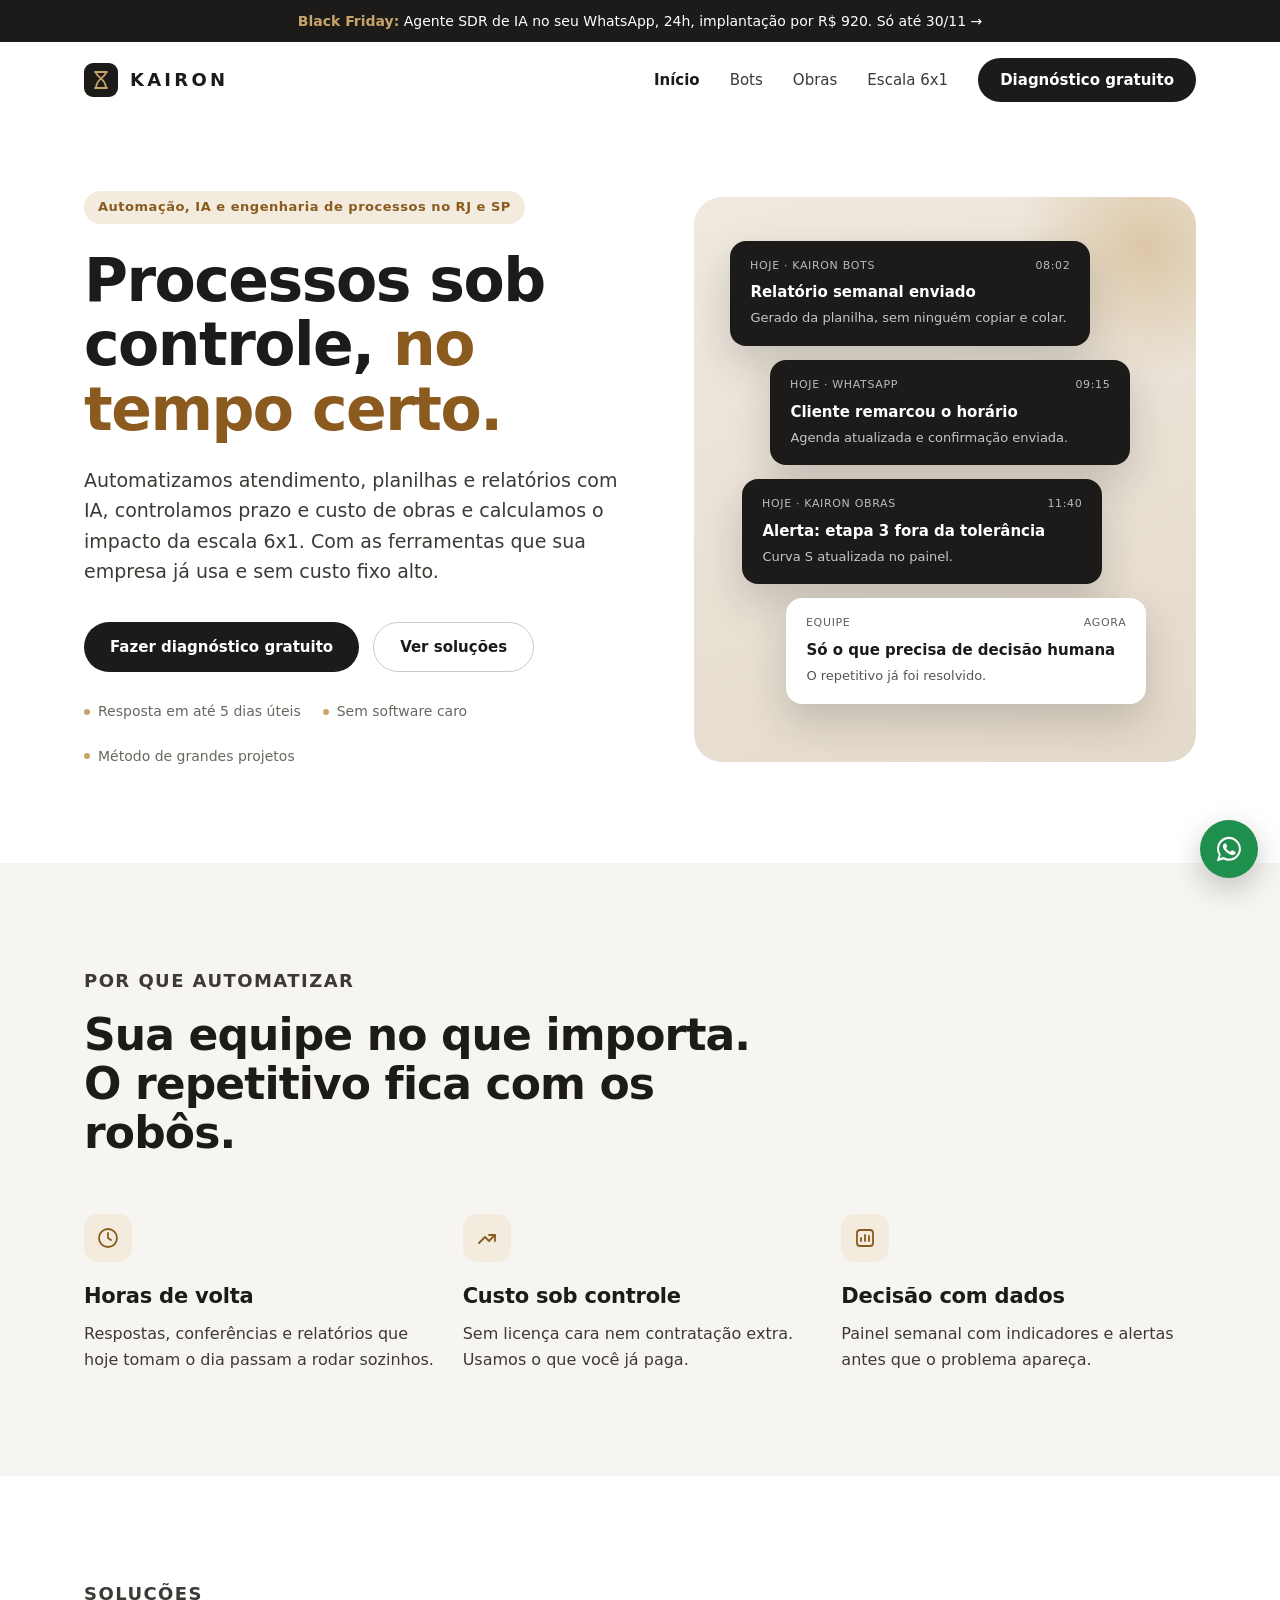
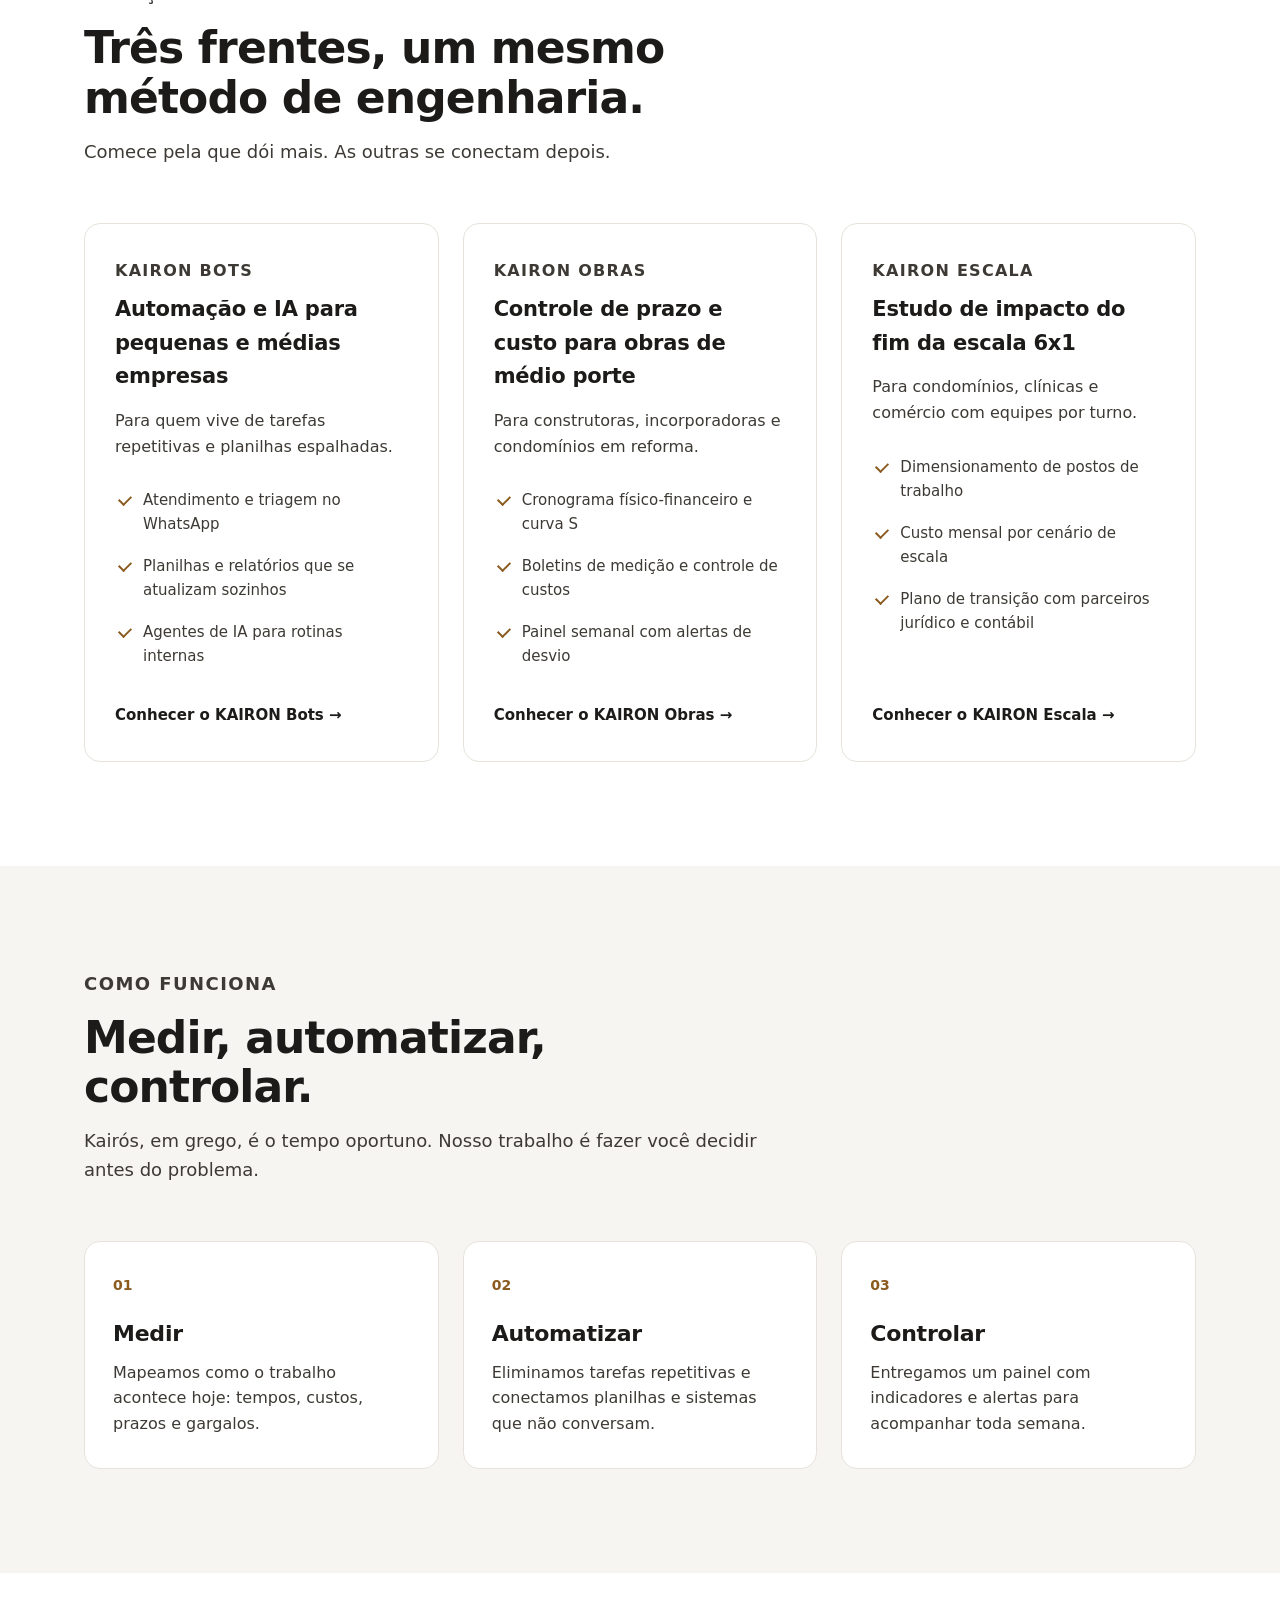
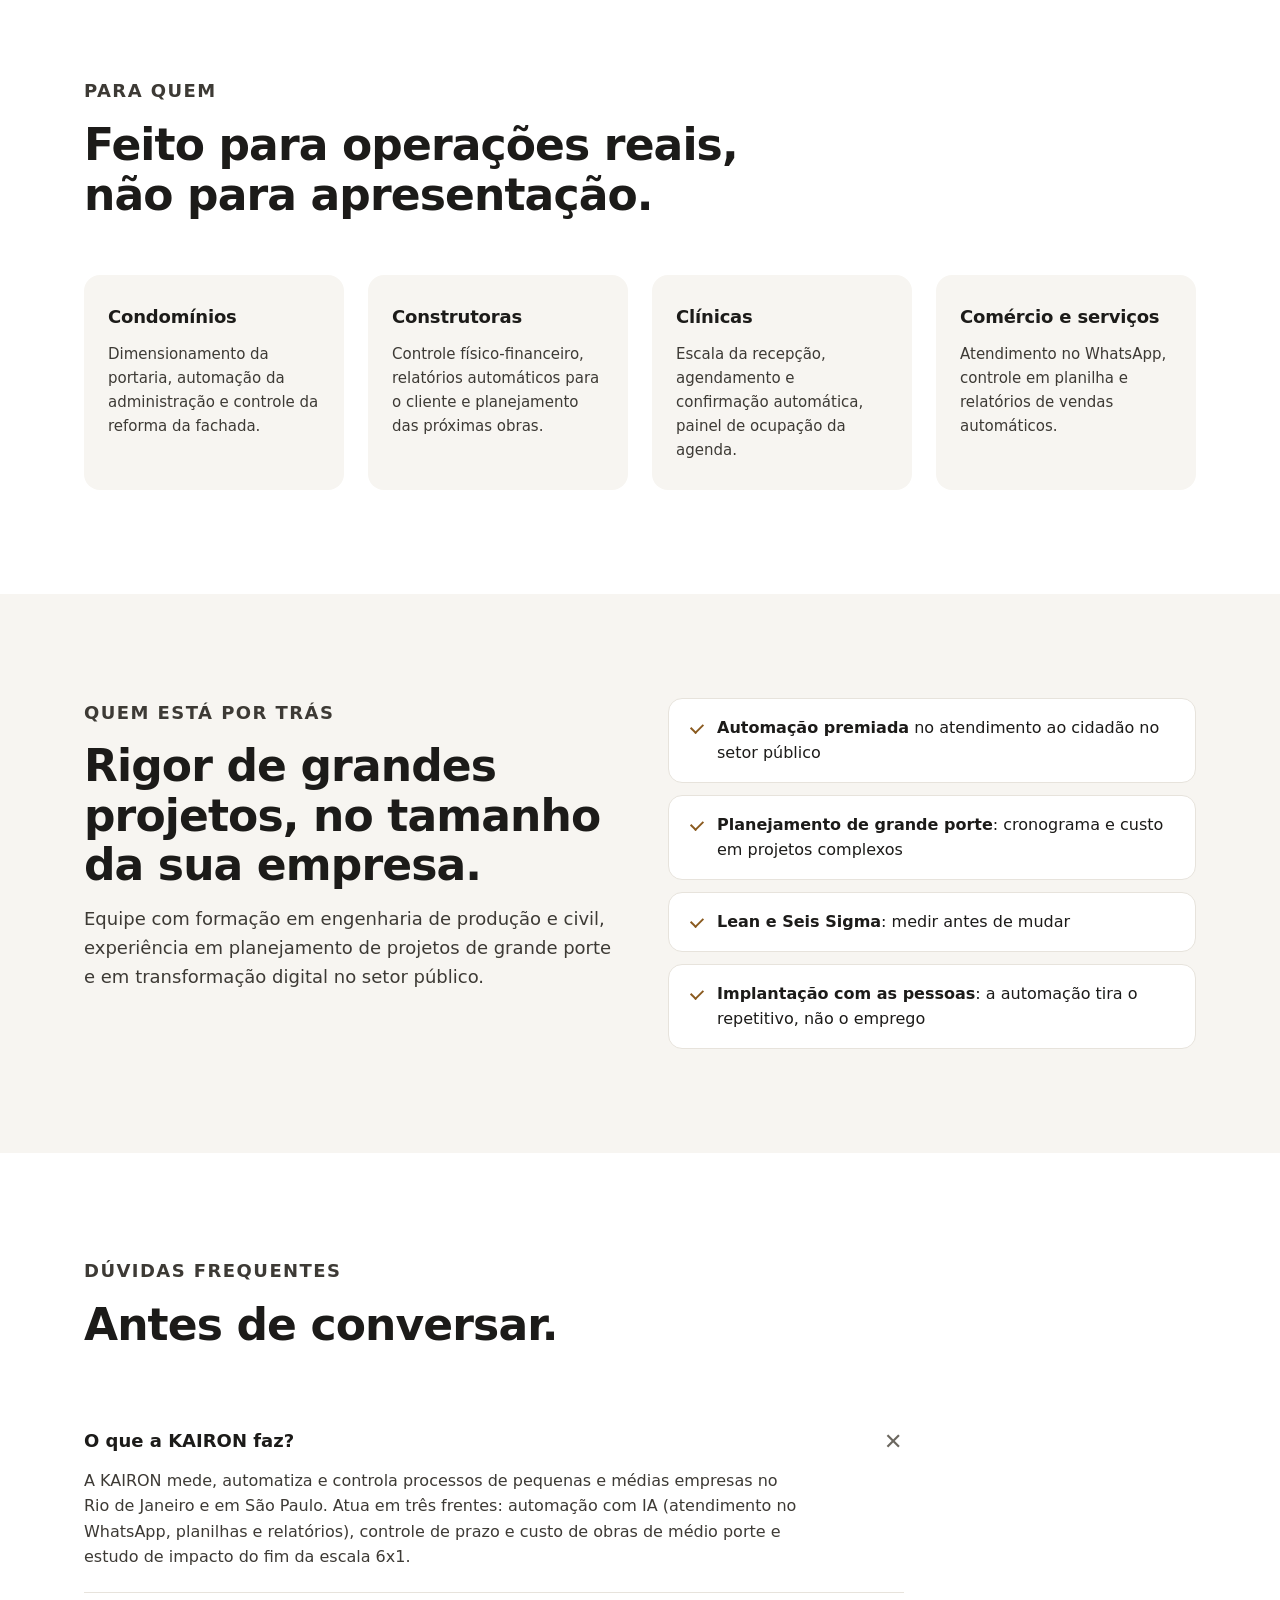
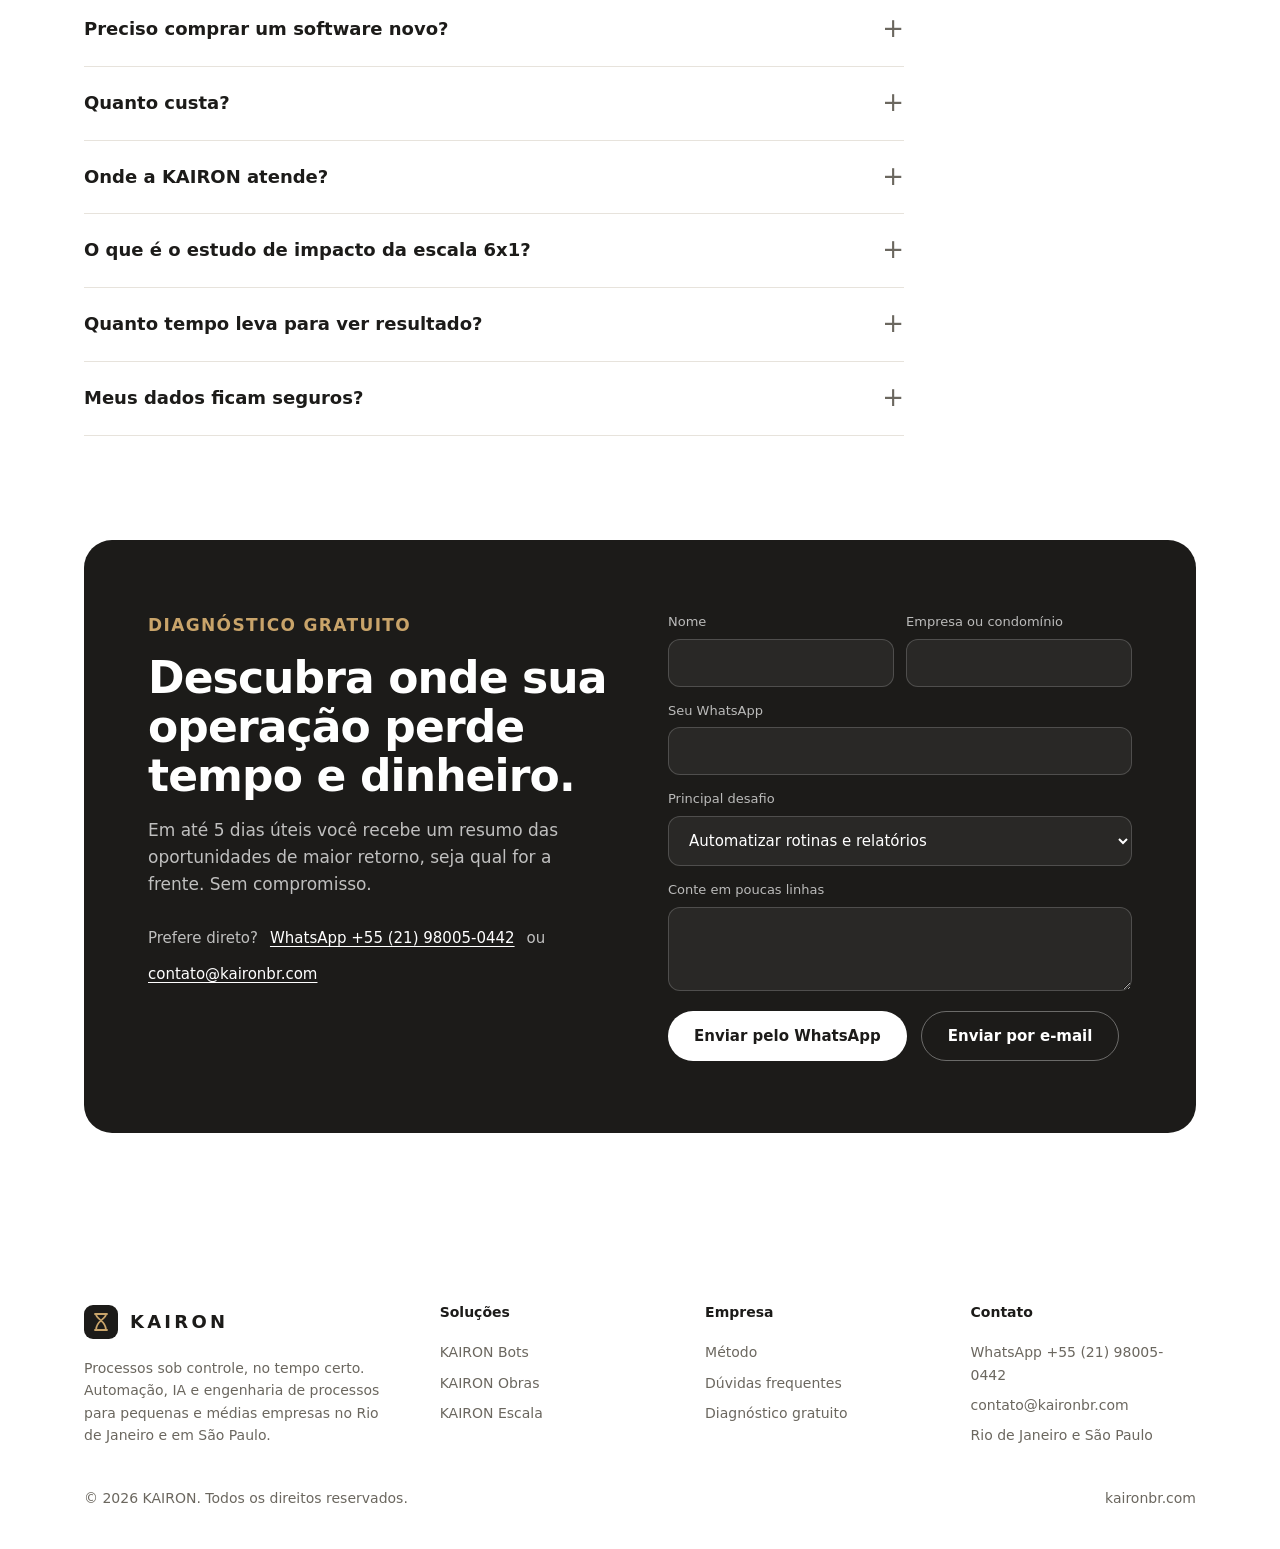
==== commit e69a5baf: "Black Friday: página do Agente SDR 24h (R$ 920) e faixa no topo até 30/11 Co-Authored-By: Claude Opu" ====
--- a/index.html
+++ b/index.html
@@ -240,6 +240,7 @@
 </head>
 <body data-wa="5521980050442">
 <a class="skip" href="#conteudo">Pular para o conteúdo</a>
+<a class='promo' href='/black-friday'><b>Black Friday:</b> Agente SDR de IA no seu WhatsApp, 24h, implantação por R$ 920. Só até 30/11 →</a>
 <header id="top"><div class="wrap nav">
   <a href="/" class="brand" aria-label="KAIRON, página inicial"><svg viewBox='0 0 34 34' aria-hidden='true'><rect width='34' height='34' rx='9' fill='#1C1B19'/><path d='M11 9h12M11 25h12M12 9c0 5.5 10 6.5 10 16M22 9c0 5.5-10 6.5-10 16' stroke='#C9A46A' stroke-width='1.8' fill='none' stroke-linecap='round'/></svg>KAIRON</a>
   <nav class="menu" id="menu" aria-label="Principal"><a href='/' class=active aria-current=page>Início</a><a href='/bots'>Bots</a><a href='/obras'>Obras</a><a href='/escala'>Escala 6x1</a><a href="#diagnostico" class="btn btn-dark btn-sm">Diagnóstico gratuito</a></nav>
--- a/assets/site.css
+++ b/assets/site.css
@@ -167,3 +167,6 @@
   .note{margin-left:0!important}
   .visual{padding:28px 20px;min-height:0}
 }
+.promo{display:block;background:var(--ink);color:#fff;text-align:center;font-size:14px;padding:10px 16px}
+.promo b{color:var(--accent-2)}
+.promo:hover{background:#000}
